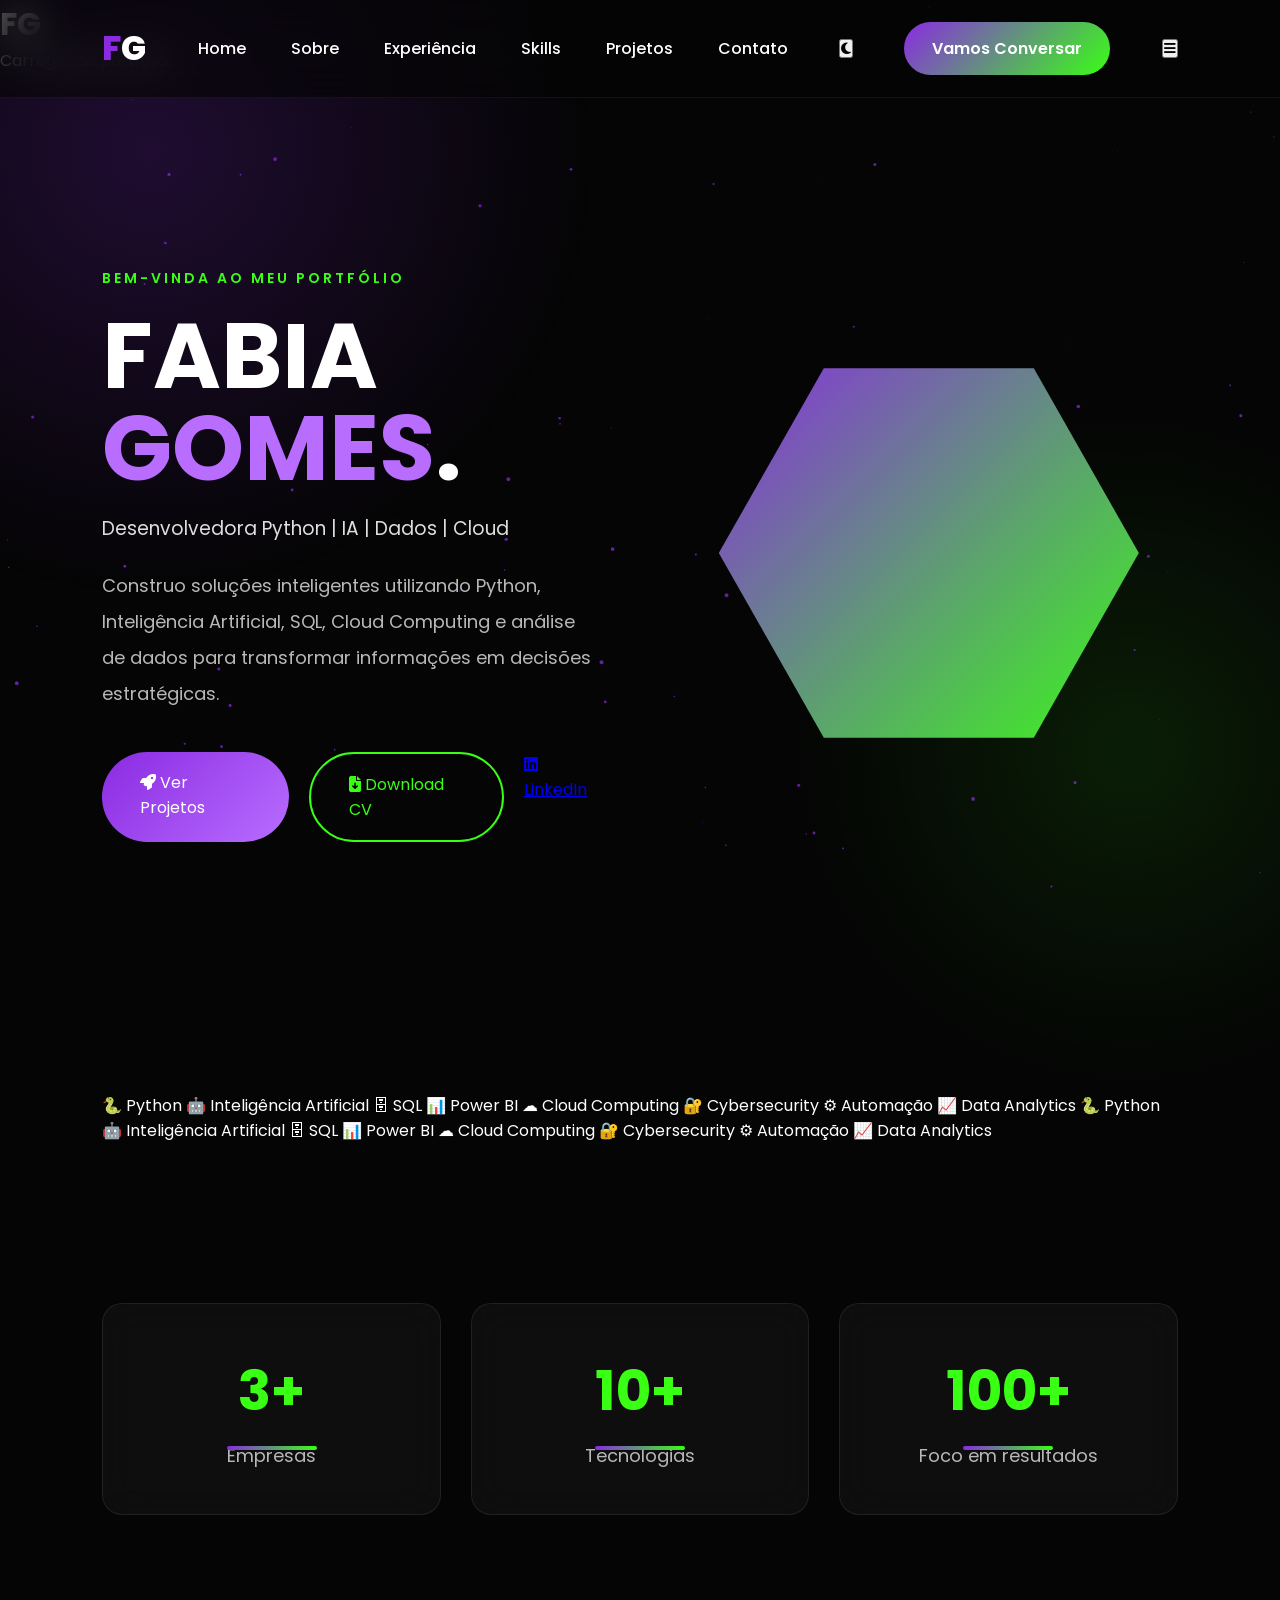
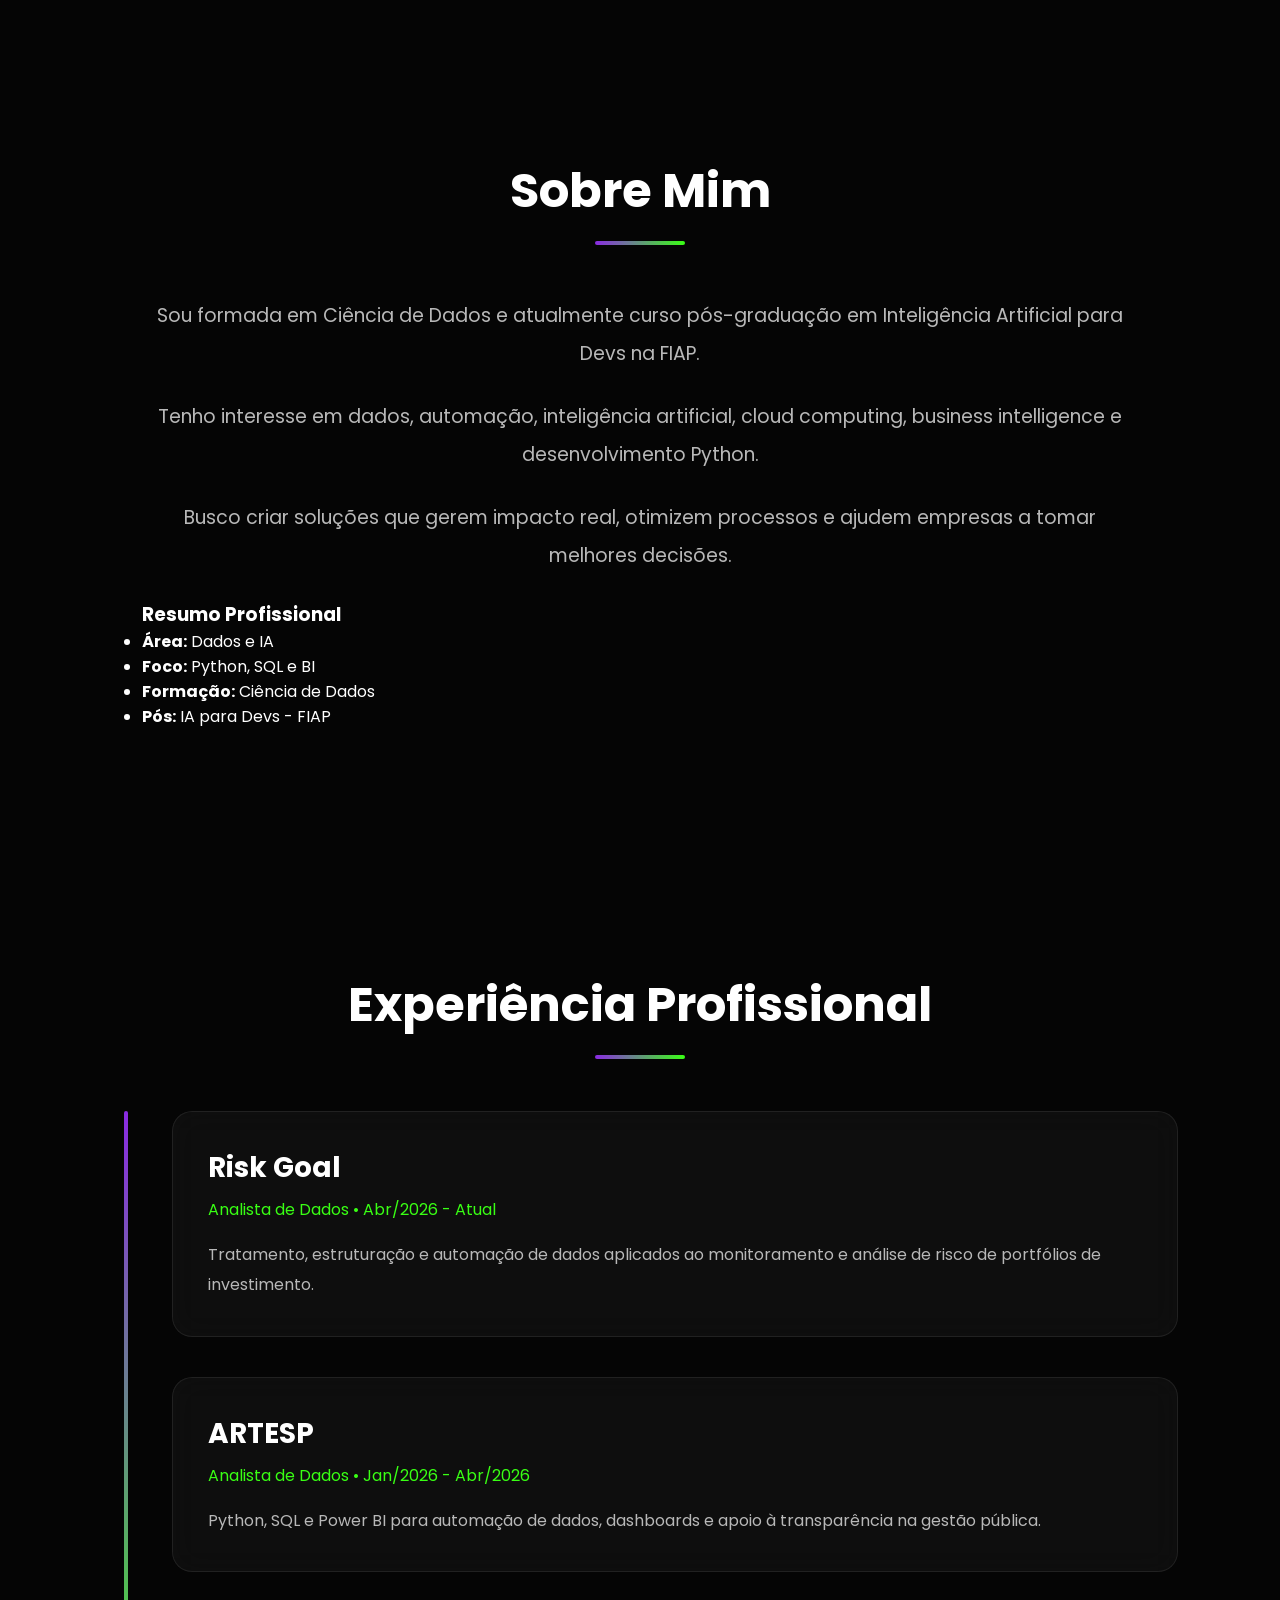
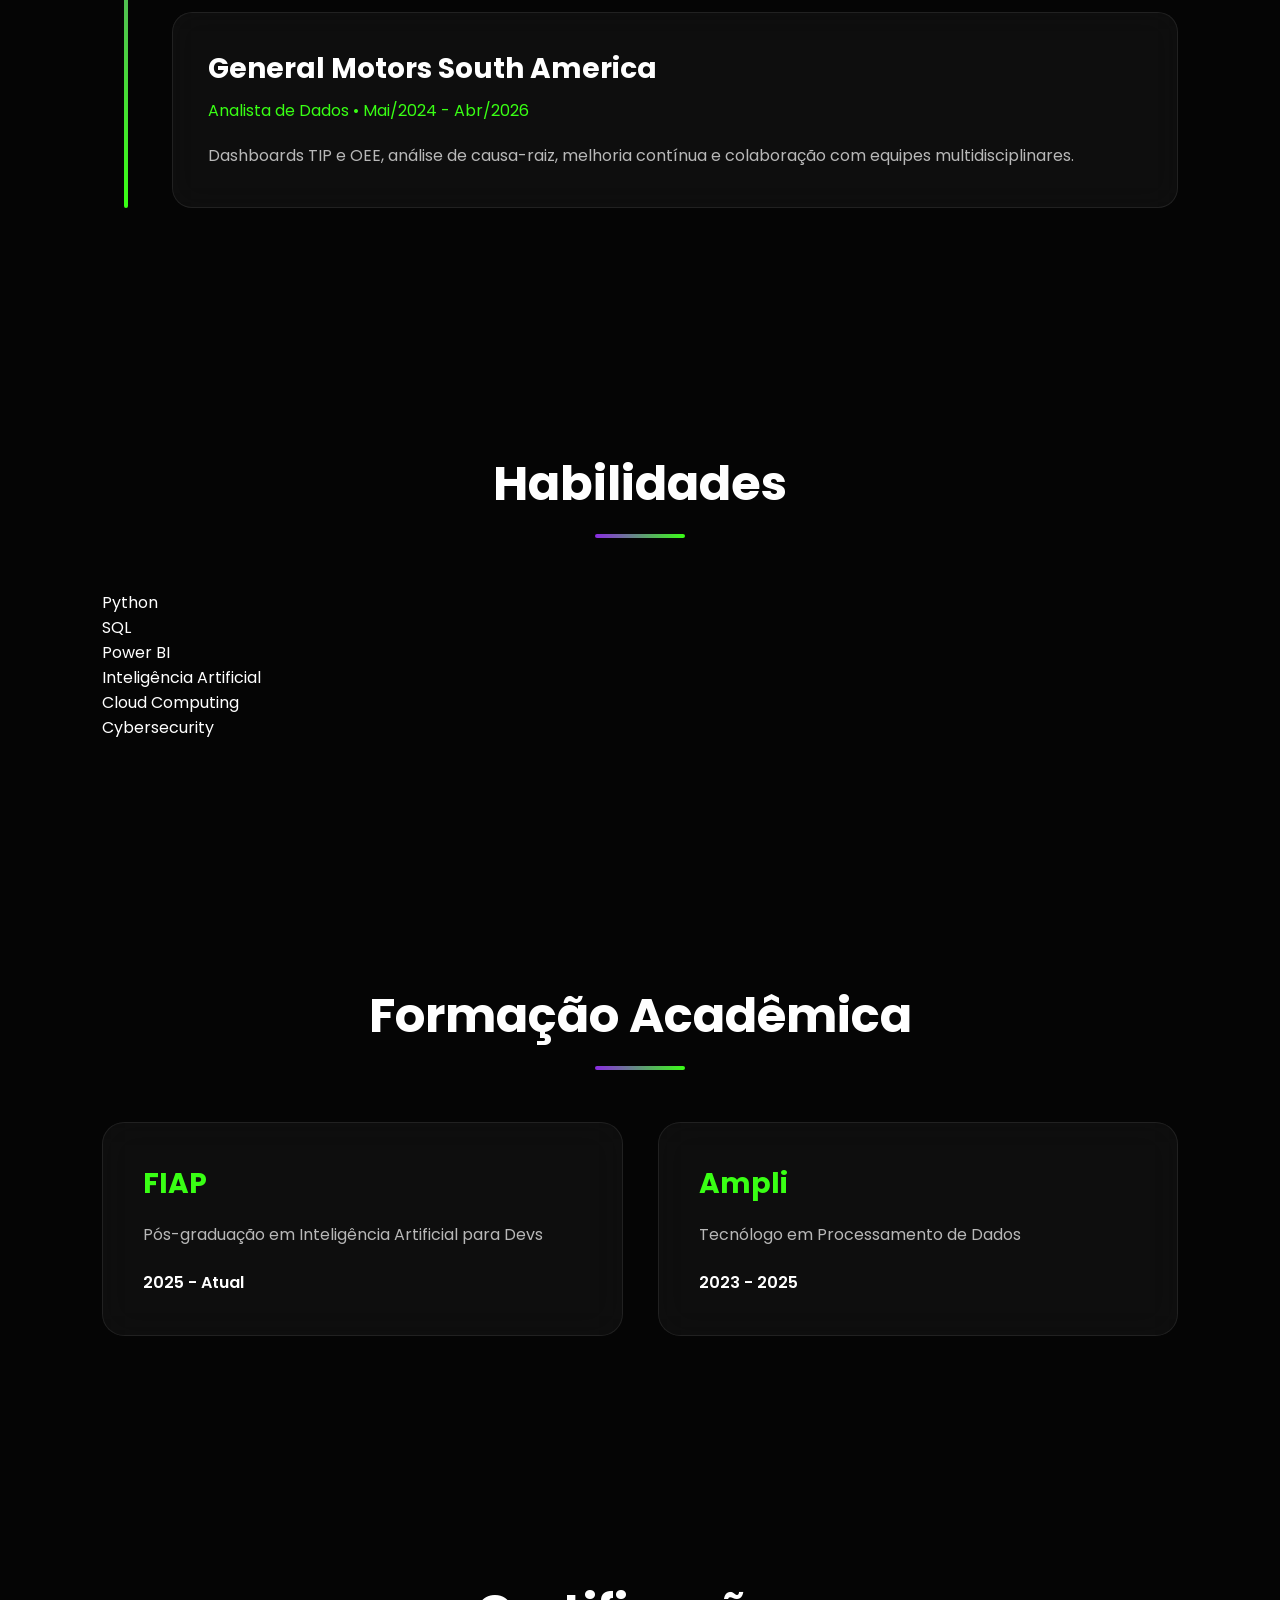
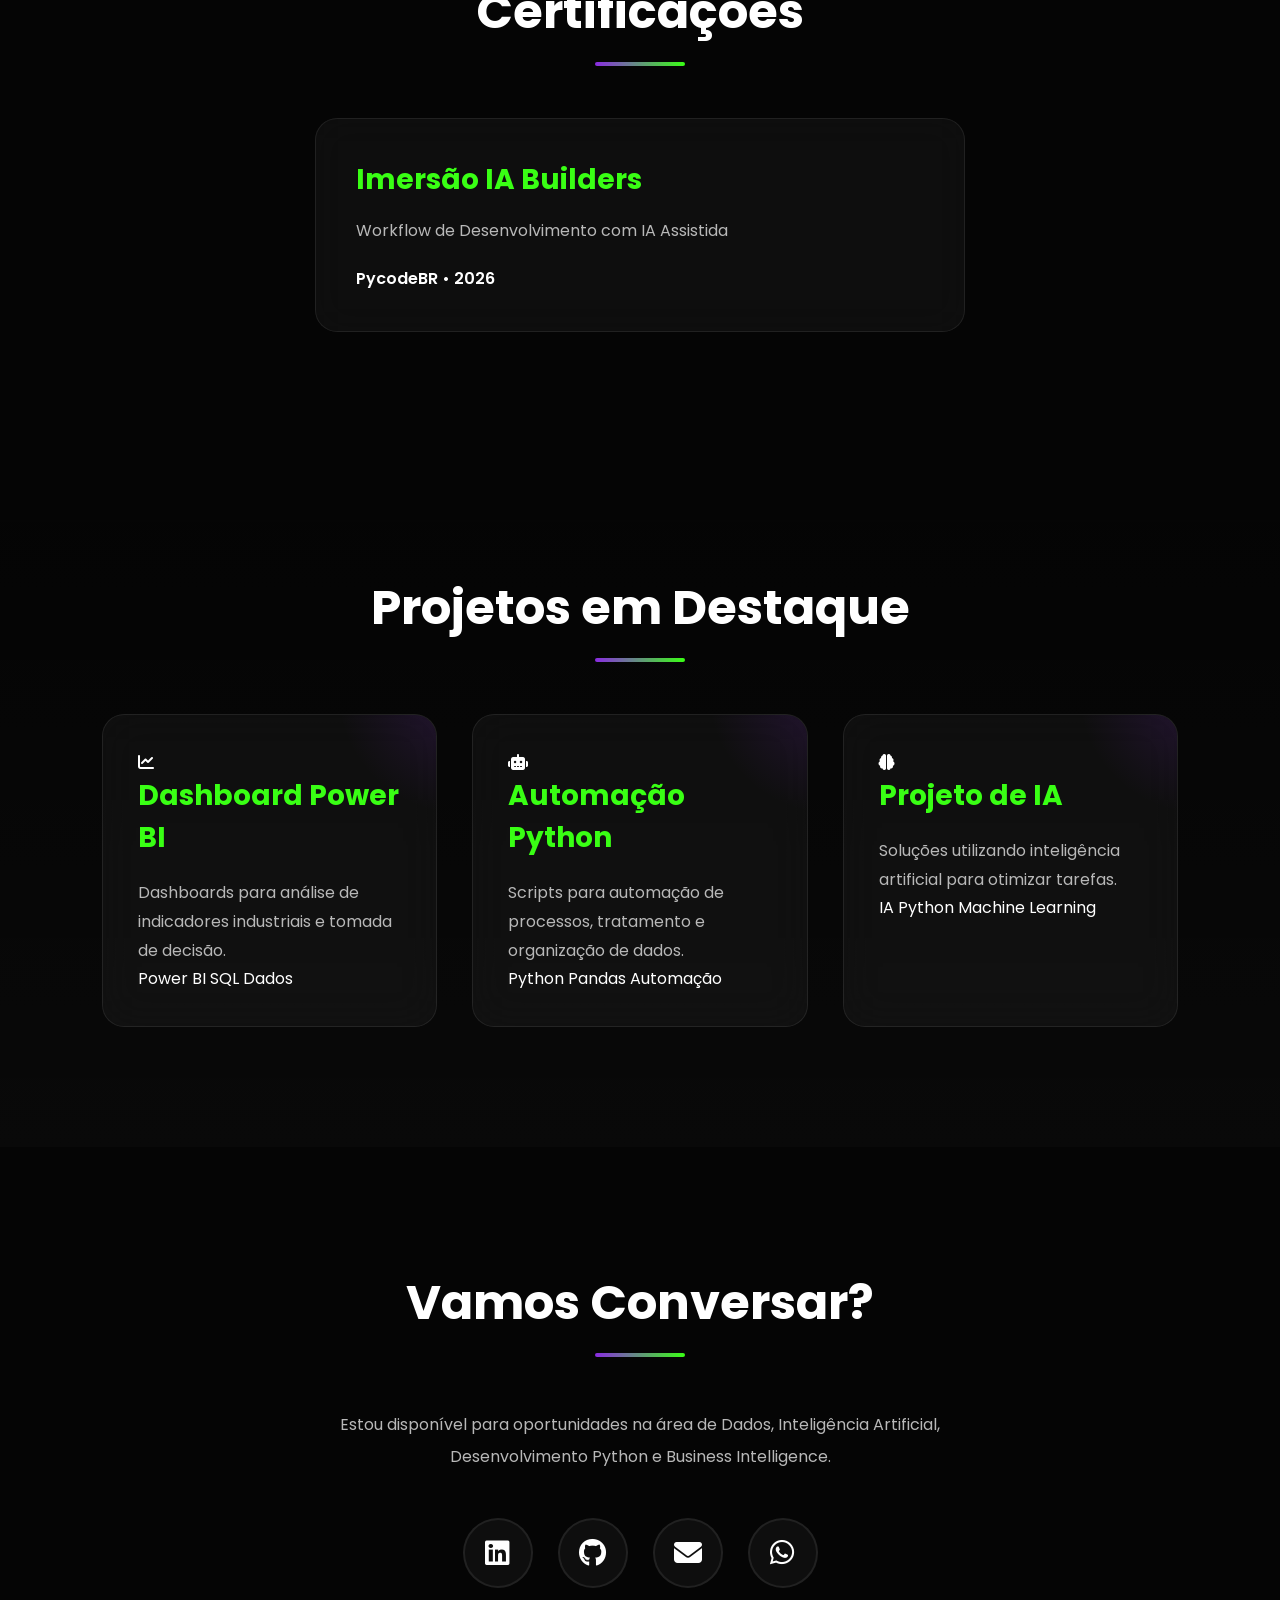
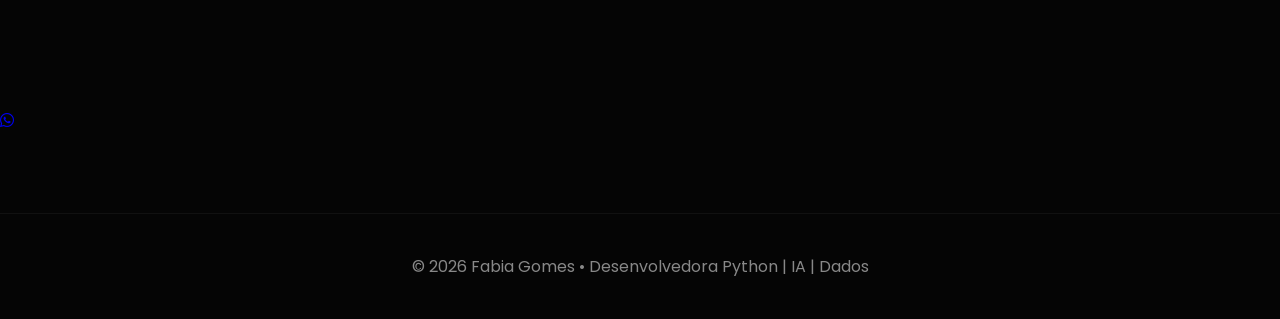
==== index2.html @ 25fa2d12 "Add files via upload" ====
<!DOCTYPE html>
<html lang="pt-BR">
<head>
  <meta charset="UTF-8" />
  <meta name="viewport" content="width=device-width, initial-scale=1.0" />
  <title>Fabia Gomes | Desenvolvedora Python</title>

  <meta name="description" content="Portfólio profissional de Fabia Gomes - Python, IA, Dados, Cloud, SQL e Power BI.">

  <link rel="preconnect" href="https://fonts.googleapis.com">
  <link rel="preconnect" href="https://fonts.gstatic.com" crossorigin>
  <link href="https://fonts.googleapis.com/css2?family=Poppins:wght@300;400;500;600;700;800&display=swap" rel="stylesheet">

  <link rel="stylesheet" href="https://cdnjs.cloudflare.com/ajax/libs/font-awesome/6.5.2/css/all.min.css">
  <link rel="stylesheet" href="style.css">
</head>

<body>

  <!-- LOADER -->
  <div class="loader">
    <h1>FG</h1>
    <p>Carregando portfólio...</p>
  </div>

  <!-- HEADER -->
  <header>
    <div class="logo">
      <span>F</span>G
    </div>

    <nav>
      <ul>
        <li><a href="#home">Home</a></li>
        <li><a href="#sobre">Sobre</a></li>
        <li><a href="#experiencia">Experiência</a></li>
        <li><a href="#habilidades">Skills</a></li>
        <li><a href="#portfolio">Projetos</a></li>
        <li><a href="#contato">Contato</a></li>
      </ul>
    </nav>

    <button class="theme-toggle" title="Alternar tema">
      <i class="fas fa-moon"></i>
    </button>

    <a 
      href="https://wa.me/5511915023716?text=Ol%C3%A1%20Fabia!%20Vi%20seu%20portf%C3%B3lio%20e%20gostaria%20de%20conversar%20sobre%20uma%20oportunidade."
      target="_blank"
      class="btn-menu">
      Vamos Conversar
    </a>

    <button class="menu-mobile">
      <i class="fas fa-bars"></i>
    </button>
  </header>

  <!-- HOME -->
  <section class="hero" id="home">
    <div class="hero-text">
      <span class="subtitle">BEM-VINDA AO MEU PORTFÓLIO</span>

      <h1>
        FABIA <br>
        <span>GOMES</span><b class="dot">.</b>
      </h1>

      <h3 class="typing-text">
        Desenvolvedora Python | IA | Dados | Cloud
      </h3>

      <p>
        Construo soluções inteligentes utilizando Python, Inteligência Artificial,
        SQL, Cloud Computing e análise de dados para transformar informações em
        decisões estratégicas.
      </p>

      <div class="hero-buttons">
        <a href="#portfolio" class="btn-primary">
          <i class="fas fa-rocket"></i> Ver Projetos
        </a>

        <a href="assets/cv/curriculo-fabia.pdf" class="btn-secondary" download>
          <i class="fas fa-file-download"></i> Download CV
        </a>

        <a href="https://linkedin.com/in/fabhiagomes" target="_blank" class="btn-linkedin">
          <i class="fab fa-linkedin"></i> LinkedIn
        </a>
      </div>
    </div>

    <div class="hero-image">
      <div class="hexagon">
        <img src="assets/img/perfil.jpeg" alt="Fabia Gomes">
      </div>
    </div>
  </section>

  <!-- TECNOLOGIAS -->
  <section class="tech-marquee">
    <div class="marquee-track">
      <span>🐍 Python</span>
      <span>🤖 Inteligência Artificial</span>
      <span>🗄 SQL</span>
      <span>📊 Power BI</span>
      <span>☁ Cloud Computing</span>
      <span>🔐 Cybersecurity</span>
      <span>⚙ Automação</span>
      <span>📈 Data Analytics</span>

      <span>🐍 Python</span>
      <span>🤖 Inteligência Artificial</span>
      <span>🗄 SQL</span>
      <span>📊 Power BI</span>
      <span>☁ Cloud Computing</span>
      <span>🔐 Cybersecurity</span>
      <span>⚙ Automação</span>
      <span>📈 Data Analytics</span>
    </div>
  </section>

  <!-- NÚMEROS -->
  <section class="numbers">
    <div class="number-card">
      <h2>3+</h2>
      <p>Empresas</p>
    </div>

    <div class="number-card">
      <h2>10+</h2>
      <p>Tecnologias</p>
    </div>

    <div class="number-card">
      <h2>100%</h2>
      <p>Foco em resultados</p>
    </div>
  </section>

  <!-- SOBRE -->
  <section class="sobre" id="sobre">
    <h2>Sobre Mim</h2>

    <div class="sobre-container">
      <div class="sobre-text">
        <p>
          Sou formada em Ciência de Dados e atualmente curso pós-graduação em
          Inteligência Artificial para Devs na FIAP.
        </p>

        <p>
          Tenho interesse em dados, automação, inteligência artificial,
          cloud computing, business intelligence e desenvolvimento Python.
        </p>

        <p>
          Busco criar soluções que gerem impacto real, otimizem processos
          e ajudem empresas a tomar melhores decisões.
        </p>
      </div>

      <div class="sobre-card">
        <h3>Resumo Profissional</h3>
        <ul>
          <li><strong>Área:</strong> Dados e IA</li>
          <li><strong>Foco:</strong> Python, SQL e BI</li>
          <li><strong>Formação:</strong> Ciência de Dados</li>
          <li><strong>Pós:</strong> IA para Devs - FIAP</li>
        </ul>
      </div>
    </div>
  </section>

  <!-- EXPERIÊNCIA -->
  <section class="experiencia" id="experiencia">
    <h2>Experiência Profissional</h2>

    <div class="timeline">
      <div class="empresa">
        <h3>Risk Goal</h3>
        <span>Analista de Dados • Abr/2026 - Atual</span>
        <p>
          Tratamento, estruturação e automação de dados aplicados ao monitoramento
          e análise de risco de portfólios de investimento.
        </p>
      </div>

      <div class="empresa">
        <h3>ARTESP</h3>
        <span>Analista de Dados • Jan/2026 - Abr/2026</span>
        <p>
          Python, SQL e Power BI para automação de dados, dashboards e apoio à
          transparência na gestão pública.
        </p>
      </div>

      <div class="empresa">
        <h3>General Motors South America</h3>
        <span>Analista de Dados • Mai/2024 - Abr/2026</span>
        <p>
          Dashboards TIP e OEE, análise de causa-raiz, melhoria contínua e
          colaboração com equipes multidisciplinares.
        </p>
      </div>
    </div>
  </section>

  <!-- HABILIDADES -->
  <section class="habilidades" id="habilidades">
    <h2>Habilidades</h2>

    <div class="skill-bars">
      <div class="skill">
        <span>Python</span>
        <div class="bar"><div style="width:95%"></div></div>
      </div>

      <div class="skill">
        <span>SQL</span>
        <div class="bar"><div style="width:90%"></div></div>
      </div>

      <div class="skill">
        <span>Power BI</span>
        <div class="bar"><div style="width:88%"></div></div>
      </div>

      <div class="skill">
        <span>Inteligência Artificial</span>
        <div class="bar"><div style="width:85%"></div></div>
      </div>

      <div class="skill">
        <span>Cloud Computing</span>
        <div class="bar"><div style="width:80%"></div></div>
      </div>

      <div class="skill">
        <span>Cybersecurity</span>
        <div class="bar"><div style="width:75%"></div></div>
      </div>
    </div>
  </section>

  <!-- FORMAÇÃO -->
  <section class="formacao">
    <h2>Formação Acadêmica</h2>

    <div class="cards">
      <div class="card">
        <h3>FIAP</h3>
        <p>Pós-graduação em Inteligência Artificial para Devs</p>
        <span>2025 - Atual</span>
      </div>

      <div class="card">
        <h3>Ampli</h3>
        <p>Tecnólogo em Processamento de Dados</p>
        <span>2023 - 2025</span>
      </div>
    </div>
  </section>

  <!-- CERTIFICADOS -->
  <section class="certificados">
    <h2>Certificações</h2>

    <div class="card">
      <h3>Imersão IA Builders</h3>
      <p>Workflow de Desenvolvimento com IA Assistida</p>
      <span>PycodeBR • 2026</span>
    </div>
  </section>

  <!-- PORTFÓLIO -->
  <section class="portfolio" id="portfolio">
    <h2>Projetos em Destaque</h2>

    <div class="portfolio-grid">
      <div class="projeto">
        <span class="project-icon"><i class="fas fa-chart-line"></i></span>
        <h3>Dashboard Power BI</h3>
        <p>Dashboards para análise de indicadores industriais e tomada de decisão.</p>
        <div class="tags">
          <span>Power BI</span>
          <span>SQL</span>
          <span>Dados</span>
        </div>
      </div>

      <div class="projeto">
        <span class="project-icon"><i class="fas fa-robot"></i></span>
        <h3>Automação Python</h3>
        <p>Scripts para automação de processos, tratamento e organização de dados.</p>
        <div class="tags">
          <span>Python</span>
          <span>Pandas</span>
          <span>Automação</span>
        </div>
      </div>

      <div class="projeto">
        <span class="project-icon"><i class="fas fa-brain"></i></span>
        <h3>Projeto de IA</h3>
        <p>Soluções utilizando inteligência artificial para otimizar tarefas.</p>
        <div class="tags">
          <span>IA</span>
          <span>Python</span>
          <span>Machine Learning</span>
        </div>
      </div>
    </div>
  </section>

  <!-- CONTATO -->
  <section class="contato" id="contato">
    <h2>Vamos Conversar?</h2>

    <p>
      Estou disponível para oportunidades na área de Dados, Inteligência Artificial,
      Desenvolvimento Python e Business Intelligence.
    </p>

    <div class="social">
      <a href="https://linkedin.com/in/fabhiagomes" target="_blank" title="LinkedIn">
        <i class="fab fa-linkedin"></i>
      </a>

      <a href="https://github.com/fabiajesus2025-source" target="_blank" title="GitHub">
        <i class="fab fa-github"></i>
      </a>

      <a href="mailto:fabiajesus2025@gmail.com" title="E-mail">
        <i class="fas fa-envelope"></i>
      </a>

      <a 
        href="https://wa.me/5511915023716?text=Ol%C3%A1%20Fabia!%20Vi%20seu%20portf%C3%B3lio%20e%20gostaria%20de%20conversar%20sobre%20uma%20oportunidade."
        target="_blank"
        title="WhatsApp">
        <i class="fab fa-whatsapp"></i>
      </a>
    </div>
  </section>

  <!-- BOTÃO WHATSAPP FIXO -->
  <a 
    href="https://wa.me/5511915023716?text=Ol%C3%A1%20Fabia!%20Vi%20seu%20portf%C3%B3lio%20e%20gostaria%20de%20conversar%20sobre%20uma%20oportunidade."
    target="_blank"
    class="whatsapp-float">
    <i class="fab fa-whatsapp"></i>
  </a>

  <!-- FOOTER -->
  <footer>
    <p>© 2026 Fabia Gomes • Desenvolvedora Python | IA | Dados</p>
  </footer>

  <script src="script.js"></script>
</body>
</html>
---- style.css ----
/*=====================================================
            PORTFÓLIO FABIA GOMES
      Desenvolvedora Python | IA | Dados
======================================================*/

/*=========================
        GOOGLE FONT
=========================*/

@import url('https://fonts.googleapis.com/css2?family=Poppins:wght@200;300;400;500;600;700;800&display=swap');

/*=========================
        VARIÁVEIS
=========================*/

:root{

    --bg:#050505;
    --bg2:#0b0b0b;
    --card:rgba(255,255,255,.04);

    --purple:#8A2BE2;
    --purple-light:#b86dff;

    --green:#39FF14;

    --white:#ffffff;
    --gray:#b8b8b8;

    --transition:.35s ease;

    --shadow-purple:
    0 0 15px rgba(138,43,226,.35),
    0 0 40px rgba(138,43,226,.20);

    --shadow-green:
    0 0 15px rgba(57,255,20,.35),
    0 0 40px rgba(57,255,20,.20);

}

/*=========================
        RESET
=========================*/

*{

    margin:0;
    padding:0;
    box-sizing:border-box;

}

html{

    scroll-behavior:smooth;

}

body{

    font-family:'Poppins',sans-serif;

    background:var(--bg);

    color:white;

    overflow-x:hidden;

}

/*=========================
    FUNDO ANIMADO
=========================*/

body::before{

    content:"";

    position:fixed;

    width:900px;
    height:900px;

    background:

    radial-gradient(circle,
    rgba(138,43,226,.20),
    transparent 70%);

    left:-300px;
    top:-300px;

    z-index:-5;

    animation:movePurple 10s infinite alternate;

}

body::after{

    content:"";

    position:fixed;

    width:700px;
    height:700px;

    background:

    radial-gradient(circle,
    rgba(57,255,20,.10),
    transparent 70%);

    right:-200px;
    bottom:-200px;

    z-index:-5;

    animation:moveGreen 12s infinite alternate;

}

@keyframes movePurple{

    from{

        transform:translateY(0);

    }

    to{

        transform:translateY(100px);

    }

}

@keyframes moveGreen{

    from{

        transform:translateX(0);

    }

    to{

        transform:translateX(-120px);

    }

}

/*=========================
        HEADER
=========================*/

header{

    position:fixed;

    top:0;

    width:100%;

    padding:22px 8%;

    display:flex;

    justify-content:space-between;

    align-items:center;

    backdrop-filter:blur(20px);

    background:rgba(5,5,5,.65);

    border-bottom:1px solid rgba(255,255,255,.05);

    z-index:999;

}

/*=========================
        LOGO
=========================*/

.logo{

    font-size:34px;

    font-weight:800;

    color:white;

}

.logo span{

    color:var(--green);

}

.logo span:first-child{

    color:var(--purple);

}

/*=========================
        MENU
=========================*/

nav ul{

    list-style:none;

    display:flex;

    gap:45px;

}

nav a{

    text-decoration:none;

    color:white;

    font-weight:500;

    transition:var(--transition);

    position:relative;

}

nav a:hover{

    color:var(--green);

}

nav a::after{

    content:"";

    position:absolute;

    left:0;
    bottom:-6px;

    width:0;

    height:2px;

    background:var(--green);

    transition:.4s;

}

nav a:hover::after{

    width:100%;

}

/*=========================
        BOTÃO MENU
=========================*/

.btn-menu{

    text-decoration:none;

    color:white;

    background:linear-gradient(

    135deg,

    var(--purple),

    var(--green)

    );

    padding:14px 28px;

    border-radius:40px;

    transition:var(--transition);

    font-weight:600;

}

.btn-menu:hover{

    transform:translateY(-4px);

    box-shadow:

    0 0 30px var(--purple);

}

/*=========================
            HERO
=========================*/

.hero{

    min-height:100vh;

    display:flex;

    justify-content:space-between;

    align-items:center;

    padding:140px 8% 80px;

    gap:80px;

}

/*=========================
        TEXTO
=========================*/

.hero-text{

    flex:1;

}

.subtitle{

    color:var(--green);

    font-size:14px;

    letter-spacing:3px;

    font-weight:600;

}

.hero h1{

    font-size:92px;

    line-height:1;

    margin:20px 0;

}

.hero h1 span{

    color:var(--purple-light);

}

.hero h3{

    color:#dedede;

    font-weight:400;

    margin-bottom:25px;

}

.hero p{

    color:var(--gray);

    line-height:2;

    max-width:620px;

    font-size:18px;

}

/*=========================
        BOTÕES
=========================*/

.hero-buttons{

    display:flex;

    gap:20px;

    margin-top:40px;

}

.btn-primary{

    text-decoration:none;

    padding:18px 38px;

    border-radius:50px;

    color:white;

    background:linear-gradient(

    135deg,

    var(--purple),

    var(--purple-light)

    );

    transition:.4s;

}

.btn-primary:hover{

    transform:translateY(-6px);

    box-shadow:var(--shadow-purple);

}

.btn-secondary{

    text-decoration:none;

    color:var(--green);

    border:2px solid var(--green);

    padding:18px 38px;

    border-radius:50px;

    transition:.4s;

}

.btn-secondary:hover{

    background:var(--green);

    color:black;

    box-shadow:var(--shadow-green);

}

/*=========================
        FOTO
=========================*/

.hero-image{

    flex:1;

    display:flex;

    justify-content:center;

}

.hexagon{

    width:420px;

    height:420px;

    padding:6px;

    background:linear-gradient(

    135deg,

    var(--purple),

    var(--green)

    );

    clip-path:polygon(
        25% 6%,
        75% 6%,
        100% 50%,
        75% 94%,
        25% 94%,
        0 50%
    );

    box-shadow:

    0 0 30px rgba(138,43,226,.50),

    0 0 80px rgba(57,255,20,.20);

    animation:floatPhoto 4s ease-in-out infinite;

}

.hexagon img{

    width:100%;

    height:100%;

    object-fit:cover;

    clip-path:inherit;

}

@keyframes floatPhoto{

    0%{

        transform:translateY(0);

    }

    50%{

        transform:translateY(-18px);

    }

    100%{

        transform:translateY(0);

    }

}

/*=========================
    SCROLLBAR
=========================*/

::-webkit-scrollbar{

    width:10px;

}

::-webkit-scrollbar-track{

    background:#111;

}

::-webkit-scrollbar-thumb{

    background:linear-gradient(

    var(--purple),

    var(--green)

    );

    border-radius:20px;

}
/*=====================================================
                SEÇÕES GERAIS
======================================================*/

section{

    padding:120px 8%;

}

section h2{

    text-align:center;

    font-size:48px;

    margin-bottom:70px;

    position:relative;

}

section h2::after{

    content:"";

    position:absolute;

    width:90px;

    height:4px;

    background:linear-gradient(
        to right,
        var(--purple),
        var(--green)
    );

    bottom:-18px;

    left:50%;

    transform:translateX(-50%);

    border-radius:30px;

}

/*=====================================================
                NÚMEROS
======================================================*/

.numbers{

    display:grid;

    grid-template-columns:repeat(3,1fr);

    gap:30px;

    padding:40px 8% 120px;

}

.number-card{

    background:rgba(255,255,255,.04);

    backdrop-filter:blur(20px);

    border:1px solid rgba(255,255,255,.08);

    border-radius:20px;

    padding:45px;

    text-align:center;

    transition:.4s;

}

.number-card:hover{

    transform:translateY(-12px);

    border-color:var(--purple);

    box-shadow:

        0 0 30px rgba(138,43,226,.30);

}

.number-card h2{

    font-size:55px;

    color:var(--green);

    margin-bottom:10px;

}

.number-card p{

    color:var(--gray);

    font-size:18px;

}

/*=====================================================
                SOBRE
======================================================*/

.sobre{

    max-width:1200px;

    margin:auto;

}

.sobre p{

    color:var(--gray);

    font-size:19px;

    line-height:2;

    margin-bottom:25px;

    text-align:center;

}

/*=====================================================
                EXPERIÊNCIA
======================================================*/

.timeline{

    position:relative;

    max-width:1100px;

    margin:auto;

    display:flex;

    flex-direction:column;

    gap:40px;

}

.timeline::before{

    content:"";

    position:absolute;

    left:22px;

    top:0;

    width:4px;

    height:100%;

    background:linear-gradient(

        var(--purple),

        var(--green)

    );

    border-radius:50px;

}

.empresa{

    position:relative;

    margin-left:70px;

    background:rgba(255,255,255,.04);

    backdrop-filter:blur(15px);

    border:1px solid rgba(255,255,255,.08);

    border-radius:20px;

    padding:35px;

    transition:.4s;

}

.empresa::before{

    content:"";

    position:absolute;

    left:-58px;

    top:35px;

    width:22px;

    height:22px;

    background:var(--green);

    border-radius:50%;

    box-shadow:

        0 0 15px var(--green);

}

.empresa:hover{

    transform:translateX(12px);

    border-color:var(--green);

    box-shadow:

        0 0 35px rgba(57,255,20,.18);

}

.empresa h3{

    font-size:28px;

    margin-bottom:8px;

}

.empresa span{

    display:block;

    color:var(--green);

    margin-bottom:18px;

}

.empresa p{

    color:var(--gray);

    line-height:1.9;

}

/*=====================================================
                HABILIDADES
======================================================*/

.skills{

    display:grid;

    grid-template-columns:repeat(auto-fit,minmax(250px,1fr));

    gap:25px;

}

.skills div{

    background:rgba(255,255,255,.04);

    backdrop-filter:blur(20px);

    border-radius:18px;

    border:1px solid rgba(255,255,255,.08);

    padding:30px;

    text-align:center;

    font-size:20px;

    font-weight:600;

    transition:.35s;

}

.skills div:hover{

    transform:translateY(-10px);

    background:linear-gradient(

        135deg,

        rgba(138,43,226,.30),

        rgba(57,255,20,.12)

    );

    box-shadow:

        0 0 25px rgba(138,43,226,.35);

}

/*=====================================================
                FORMAÇÃO
======================================================*/

.cards{

    display:grid;

    grid-template-columns:repeat(auto-fit,minmax(320px,1fr));

    gap:35px;

}

.card{

    background:rgba(255,255,255,.04);

    backdrop-filter:blur(18px);

    border:1px solid rgba(255,255,255,.08);

    border-radius:22px;

    padding:40px;

    transition:.35s;

}

.card:hover{

    transform:translateY(-10px);

    border-color:var(--green);

    box-shadow:

        0 0 30px rgba(57,255,20,.18);

}

.card h3{

    color:var(--green);

    margin-bottom:15px;

    font-size:28px;

}

.card p{

    color:var(--gray);

    line-height:1.9;

}

.card span{

    display:block;

    margin-top:20px;

    color:white;

    font-weight:600;

}

/*=====================================================
                CERTIFICADOS
======================================================*/

.certificados .card{

    max-width:650px;

    margin:auto;

}

/*=====================================================
                    PORTFÓLIO
======================================================*/

.portfolio{

    background:linear-gradient(
        to bottom,
        transparent,
        rgba(255,255,255,.02)
    );

}

.portfolio-grid{

    display:grid;

    grid-template-columns:repeat(auto-fit,minmax(320px,1fr));

    gap:35px;

}

.projeto{

    background:rgba(255,255,255,.04);

    border:1px solid rgba(255,255,255,.08);

    backdrop-filter:blur(20px);

    border-radius:22px;

    padding:35px;

    transition:.45s;

    cursor:pointer;

    overflow:hidden;

    position:relative;

}

.projeto::before{

    content:"";

    position:absolute;

    width:250px;

    height:250px;

    background:radial-gradient(circle,
    rgba(138,43,226,.18),
    transparent 70%);

    top:-150px;

    right:-150px;

    transition:.5s;

}

.projeto:hover{

    transform:translateY(-15px) scale(1.03);

    border-color:var(--purple);

    box-shadow:

        0 0 35px rgba(138,43,226,.35);

}

.projeto:hover::before{

    transform:scale(1.3);

}

.projeto h3{

    font-size:28px;

    margin-bottom:20px;

    color:var(--green);

}

.projeto p{

    color:var(--gray);

    line-height:1.8;

}

/*=====================================================
                    CONTATO
======================================================*/

.contato{

    text-align:center;

}

.contato p{

    max-width:700px;

    margin:auto;

    color:var(--gray);

    line-height:2;

    margin-bottom:45px;

}

.social{

    display:flex;

    justify-content:center;

    gap:25px;

}

.social a{

    width:70px;

    height:70px;

    border-radius:50%;

    display:flex;

    justify-content:center;

    align-items:center;

    text-decoration:none;

    color:white;

    font-size:28px;

    border:2px solid rgba(255,255,255,.08);

    background:rgba(255,255,255,.04);

    transition:.4s;

}

.social a:hover{

    background:linear-gradient(
        135deg,
        var(--purple),
        var(--green)
    );

    transform:translateY(-10px);

    box-shadow:

        0 0 30px rgba(138,43,226,.45);

}

/*=====================================================
                    FOOTER
======================================================*/

footer{

    padding:40px;

    text-align:center;

    color:#888;

    border-top:1px solid rgba(255,255,255,.05);

    margin-top:80px;

}

/*=====================================================
                ANIMAÇÕES
======================================================*/

.hero-text,
.hero-image,
.number-card,
.card,
.projeto,
.empresa{

    animation:fadeUp .8s ease both;

}

@keyframes fadeUp{

    from{

        opacity:0;

        transform:translateY(40px);

    }

    to{

        opacity:1;

        transform:translateY(0);

    }

}

/*=====================================================
                HOVER GERAL
======================================================*/

button,
a{

    transition:.35s;

}

/*=====================================================
                RESPONSIVO
======================================================*/

@media(max-width:1200px){

.hero{

    flex-direction:column-reverse;

    text-align:center;

}

.hero-text{

    width:100%;

}

.hero p{

    margin:auto;

}

.hero-buttons{

    justify-content:center;

}

.hero h1{

    font-size:70px;

}

}

@media(max-width:900px){

header{

    padding:20px;

}

nav{

    display:none;

}

.hero{

    padding-top:130px;

}

.hexagon{

    width:320px;

    height:320px;

}

.numbers{

    grid-template-columns:1fr;

}

.cards{

    grid-template-columns:1fr;

}

.portfolio-grid{

    grid-template-columns:1fr;

}

.skills{

    grid-template-columns:1fr;

}

}

@media(max-width:600px){

.hero h1{

    font-size:48px;

}

.hero h3{

    font-size:20px;

}

.hero-buttons{

    flex-direction:column;

}

.btn-primary,
.btn-secondary{

    width:100%;

    text-align:center;

}

.social{

    flex-wrap:wrap;

}

}

/*=====================================================
            EFEITO DE BRILHO NOS CARDS
======================================================*/

.card,
.projeto,
.number-card,
.empresa{

    position:relative;

    overflow:hidden;

}

.card::after,
.projeto::after,
.number-card::after,
.empresa::after{

    content:"";

    position:absolute;

    width:200px;

    height:400px;

    background:rgba(255,255,255,.08);

    transform:rotate(35deg);

    top:-450px;

    left:-200px;

    transition:1s;

}

.card:hover::after,
.projeto:hover::after,
.number-card:hover::after,
.empresa:hover::after{

    top:200px;

    left:500px;

}
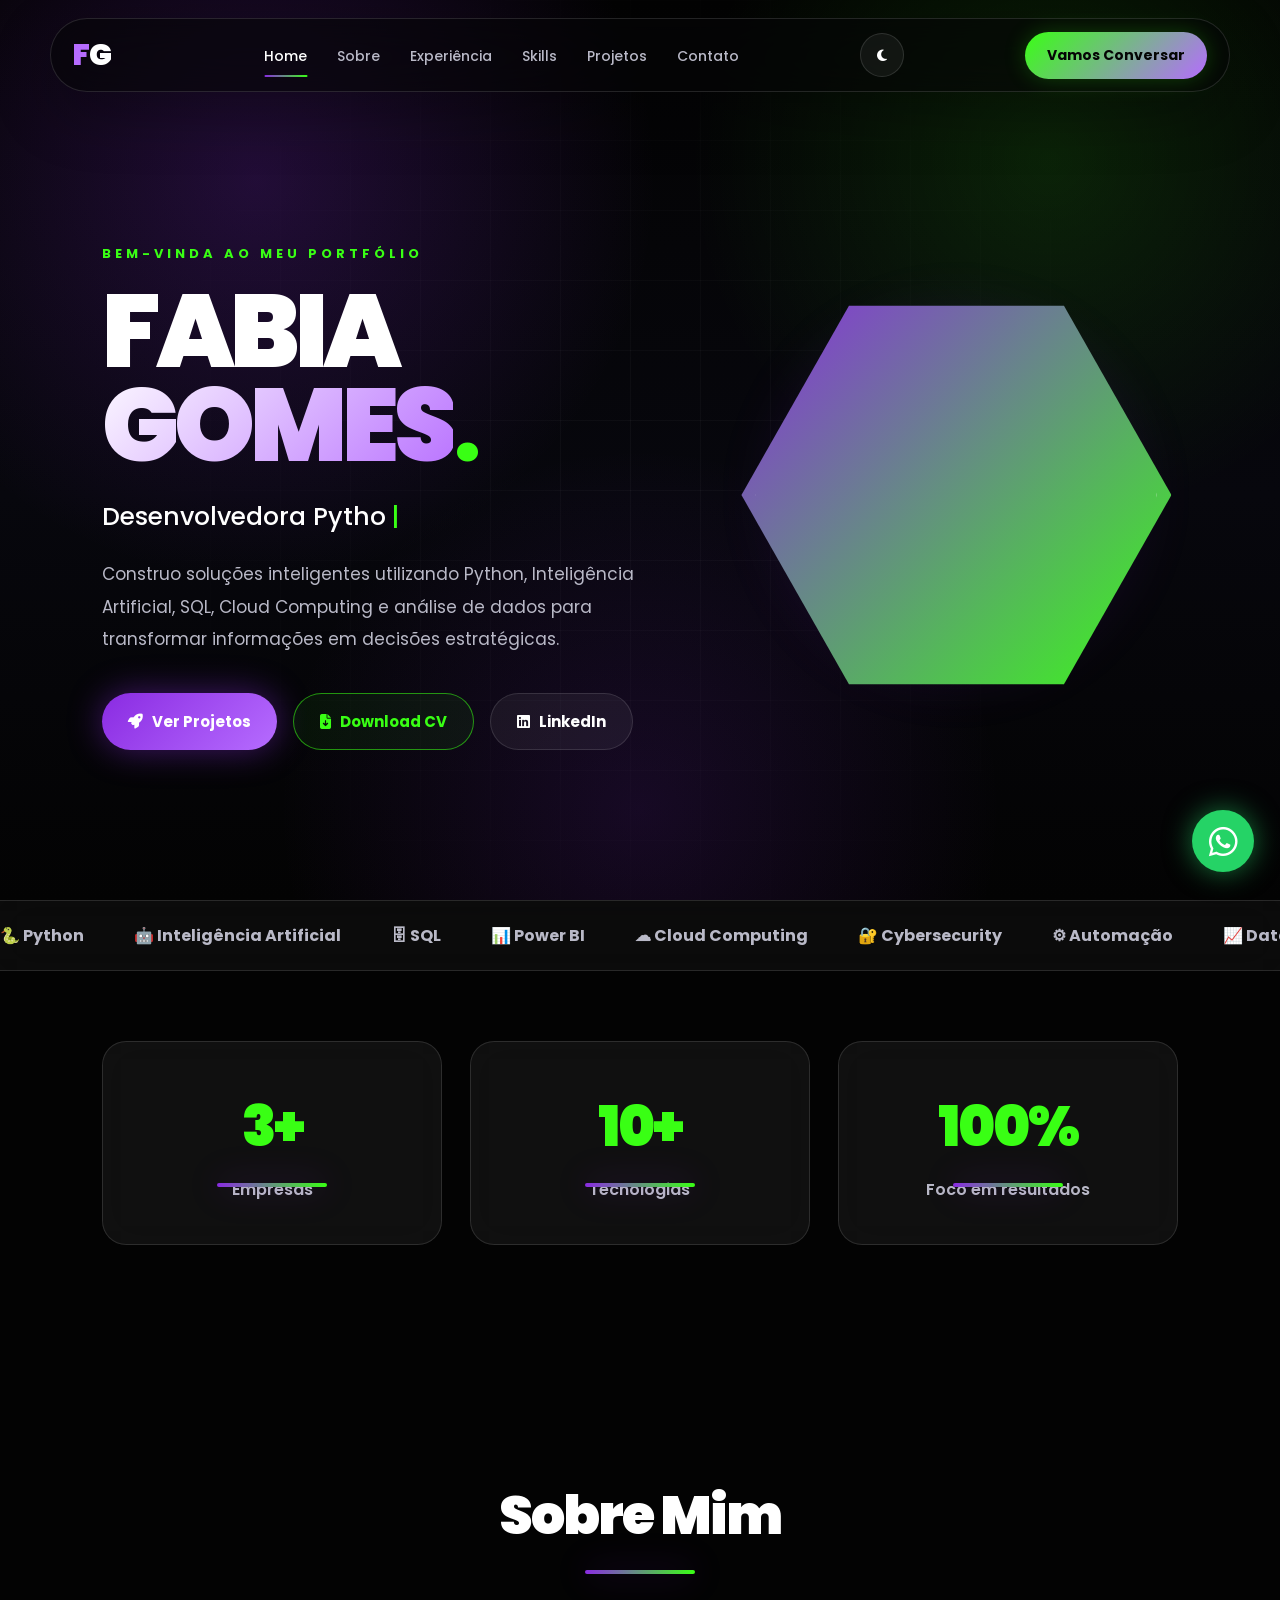
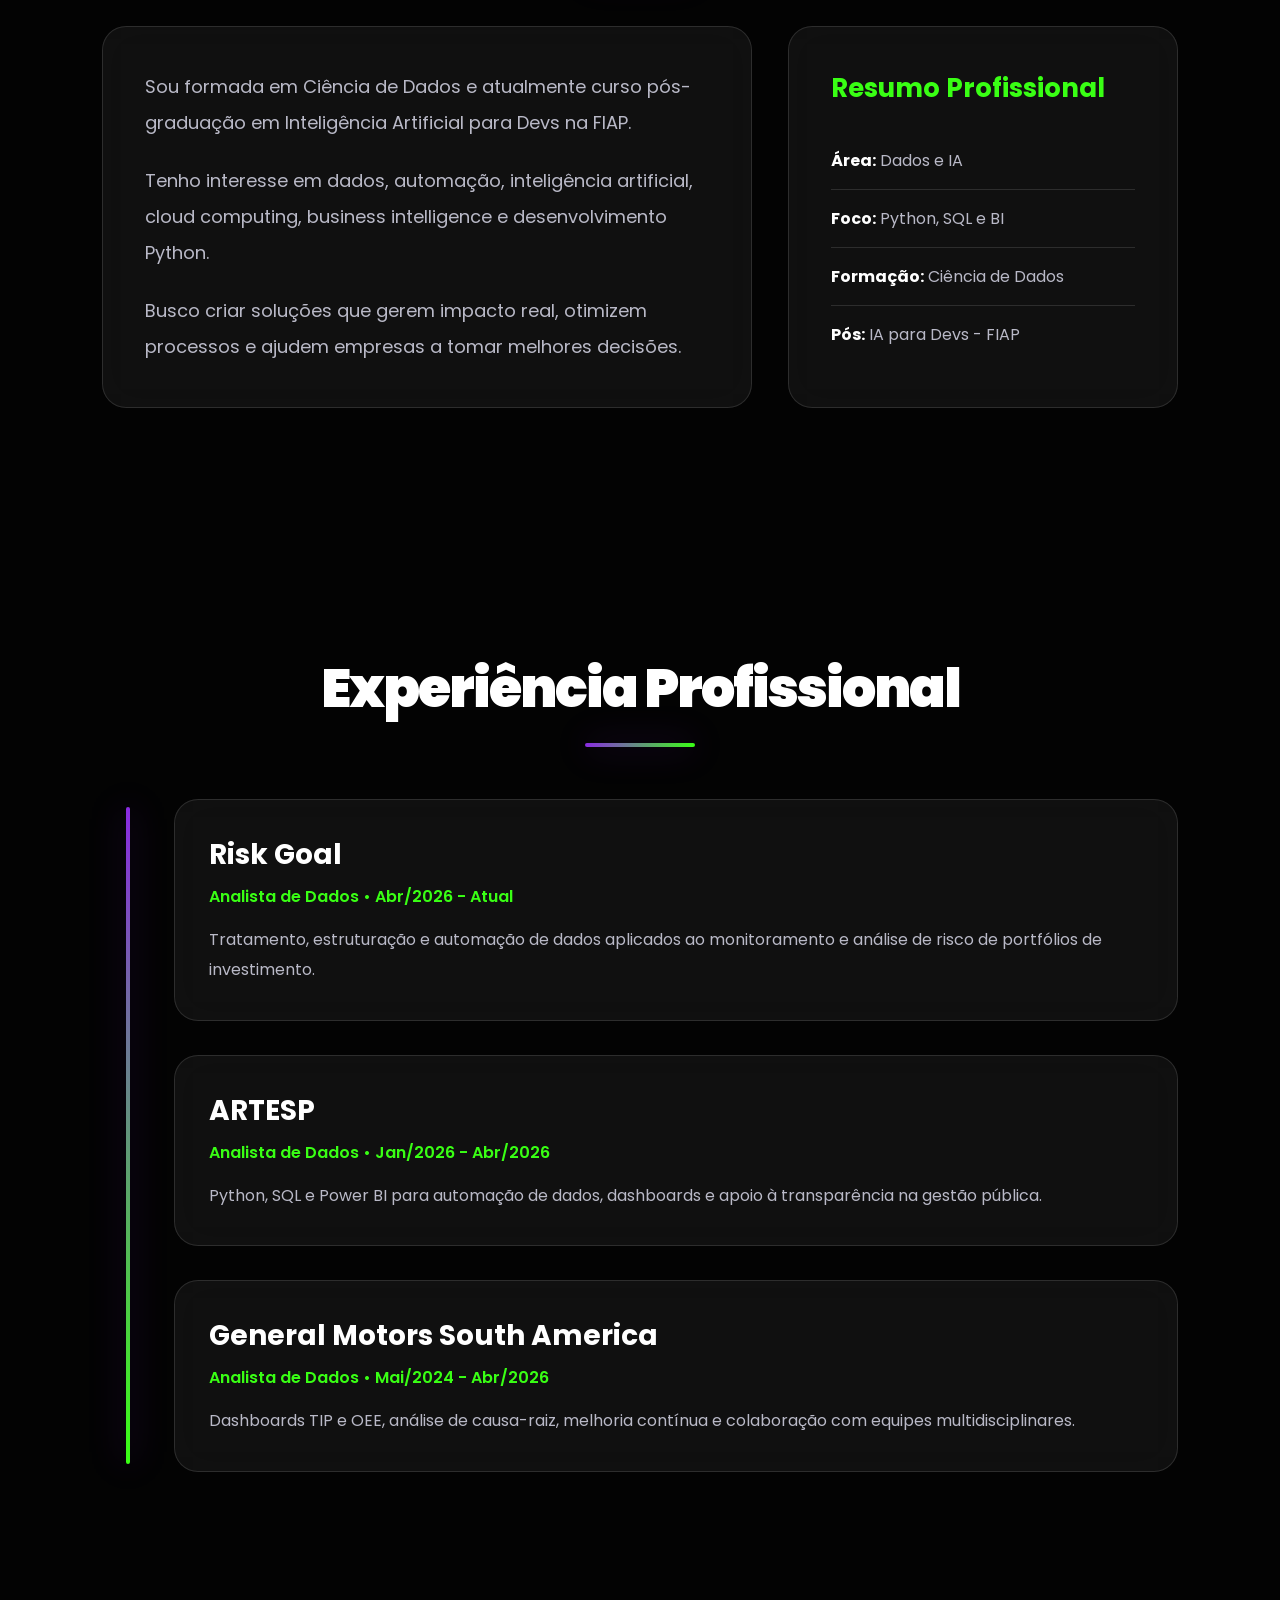
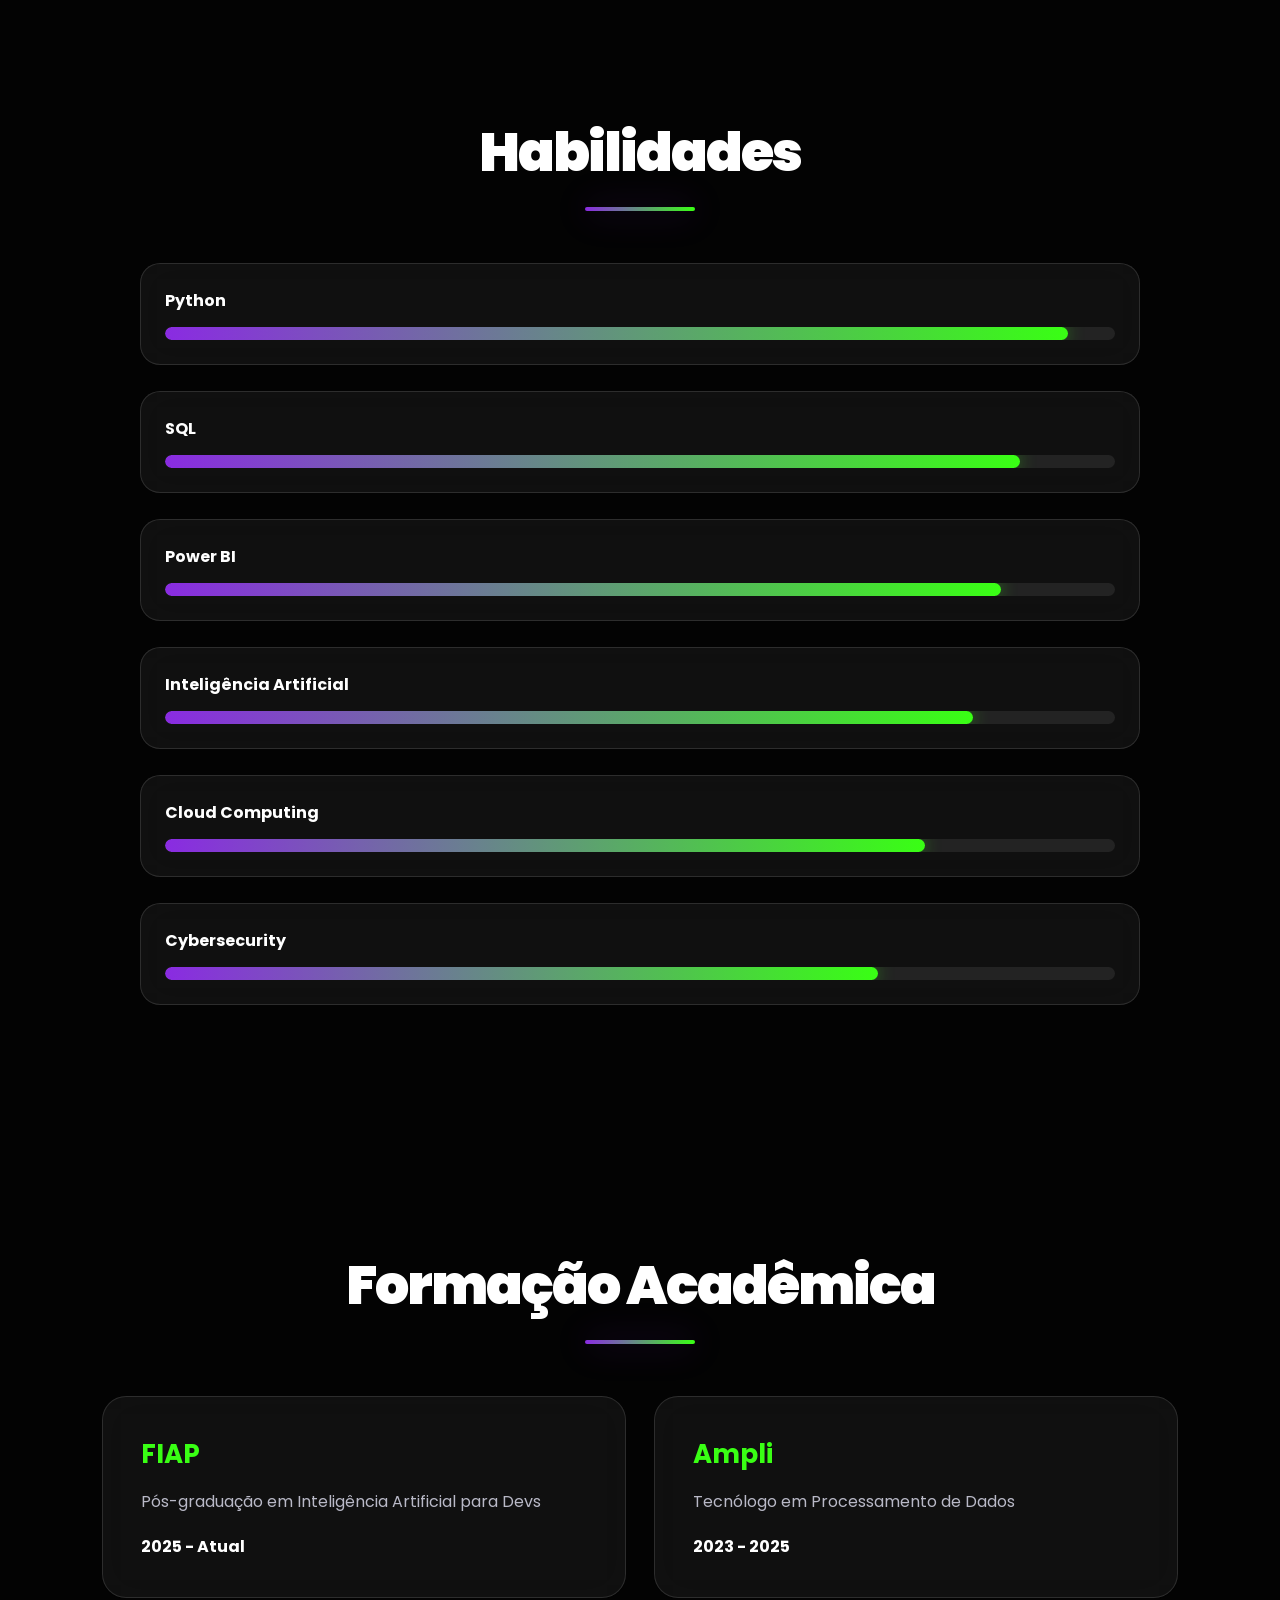
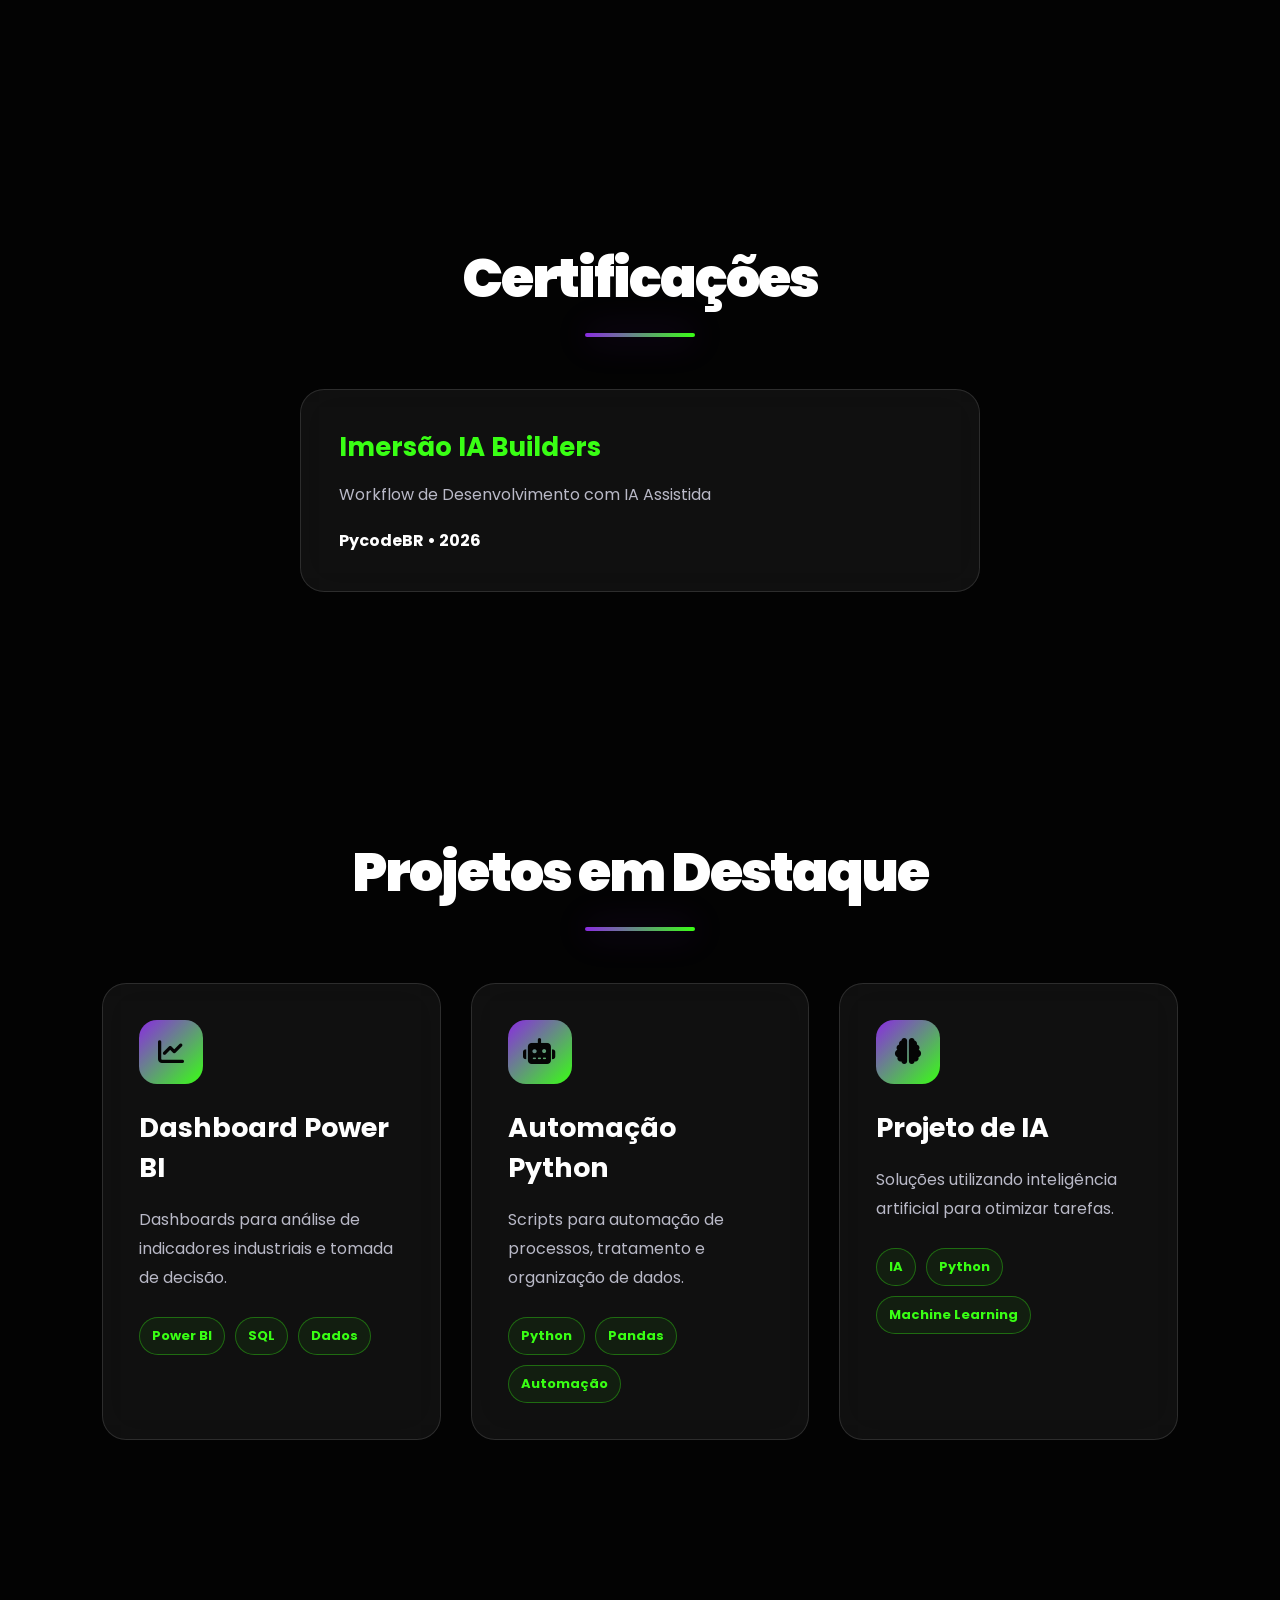
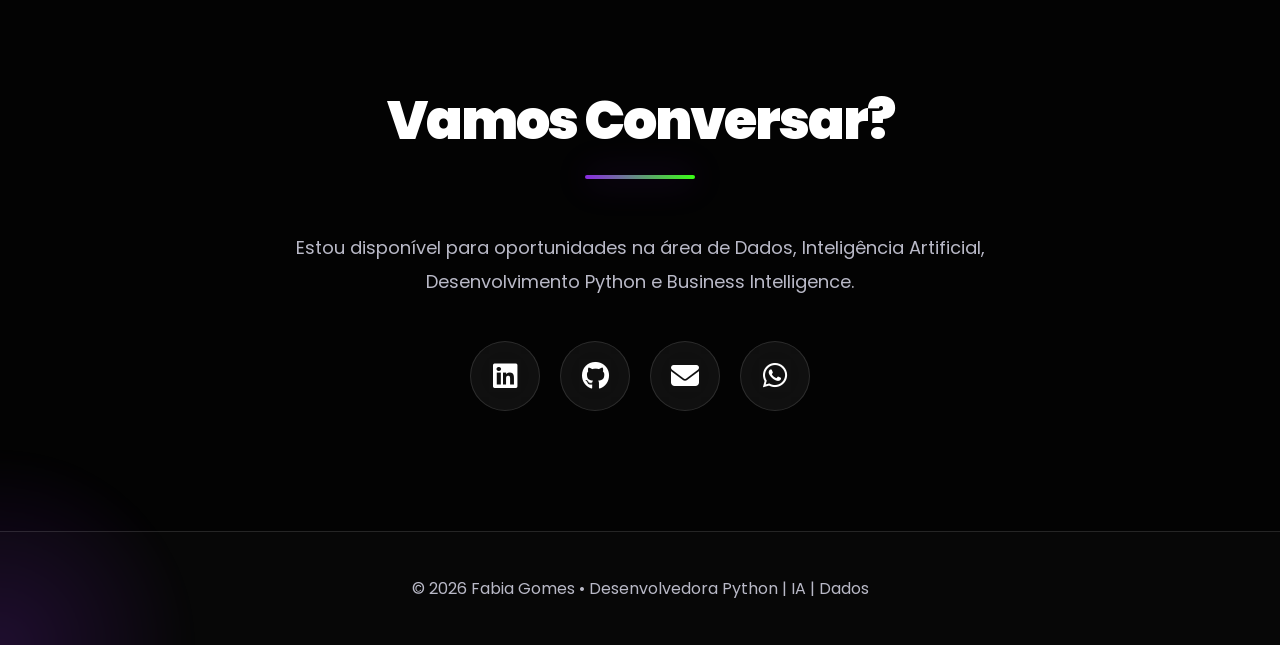
==== commit 34edacfa: "Add files via upload" ====
--- a/index2.html
+++ b/index2.html
@@ -12,7 +12,7 @@
   <link href="https://fonts.googleapis.com/css2?family=Poppins:wght@300;400;500;600;700;800&display=swap" rel="stylesheet">
 
   <link rel="stylesheet" href="https://cdnjs.cloudflare.com/ajax/libs/font-awesome/6.5.2/css/all.min.css">
-  <link rel="stylesheet" href="style.css">
+  <link rel="stylesheet" href="style2.css">
 </head>
 
 <body>
@@ -358,6 +358,6 @@
     <p>© 2026 Fabia Gomes • Desenvolvedora Python | IA | Dados</p>
   </footer>
 
-  <script src="script.js"></script>
+  <script src="script2.js"></script>
 </body>
 </html>
--- a/style2.css
+++ b/style2.css
@@ -0,0 +1,1163 @@
+/* =====================================================
+   FABIA GOMES | PORTFÓLIO PREMIUM
+   CSS PARTE 1 — Base + Loader + Navbar + Hero
+===================================================== */
+
+@import url('https://fonts.googleapis.com/css2?family=Poppins:wght@300;400;500;600;700;800;900&display=swap');
+
+:root {
+  --bg: #030303;
+  --bg-soft: #08080d;
+  --card: rgba(255, 255, 255, 0.055);
+  --card-border: rgba(255, 255, 255, 0.12);
+
+  --text: #ffffff;
+  --muted: #b9b9c7;
+
+  --purple: #8a2be2;
+  --purple-soft: #b66cff;
+  --green: #39ff14;
+  --green-soft: #96ff7d;
+
+  --shadow-purple: 0 0 35px rgba(138, 43, 226, 0.45);
+  --shadow-green: 0 0 35px rgba(57, 255, 20, 0.25);
+
+  --radius: 24px;
+  --transition: 0.35s ease;
+}
+
+/* LIGHT MODE */
+body.light {
+  --bg: #f5f5f7;
+  --bg-soft: #ffffff;
+  --card: rgba(255, 255, 255, 0.75);
+  --card-border: rgba(0, 0, 0, 0.08);
+  --text: #101014;
+  --muted: #55556a;
+}
+
+/* RESET */
+* {
+  margin: 0;
+  padding: 0;
+  box-sizing: border-box;
+}
+
+html {
+  scroll-behavior: smooth;
+}
+
+body {
+  font-family: "Poppins", sans-serif;
+  background: var(--bg);
+  color: var(--text);
+  overflow-x: hidden;
+  transition: background 0.5s ease, color 0.5s ease;
+}
+
+/* BACKGROUND TESLA/TECH */
+body::before {
+  content: "";
+  position: fixed;
+  inset: 0;
+  background:
+    radial-gradient(circle at 20% 20%, rgba(138, 43, 226, 0.22), transparent 32%),
+    radial-gradient(circle at 82% 18%, rgba(57, 255, 20, 0.12), transparent 28%),
+    radial-gradient(circle at 50% 90%, rgba(138, 43, 226, 0.14), transparent 35%),
+    linear-gradient(180deg, #030303, #07070d 55%, #030303);
+  z-index: -5;
+}
+
+body::after {
+  content: "";
+  position: fixed;
+  inset: 0;
+  background-image:
+    linear-gradient(rgba(255,255,255,0.035) 1px, transparent 1px),
+    linear-gradient(90deg, rgba(255,255,255,0.035) 1px, transparent 1px);
+  background-size: 70px 70px;
+  mask-image: radial-gradient(circle at center, black 0%, transparent 72%);
+  z-index: -4;
+  pointer-events: none;
+}
+
+/* SELECTION */
+::selection {
+  background: var(--purple);
+  color: white;
+}
+
+/* LOADER */
+.loader {
+  position: fixed;
+  inset: 0;
+  background: #030303;
+  z-index: 99999;
+  display: flex;
+  flex-direction: column;
+  justify-content: center;
+  align-items: center;
+  gap: 14px;
+  animation: hideLoader 1s ease forwards;
+  animation-delay: 1.8s;
+}
+
+.loader h1 {
+  font-size: 76px;
+  letter-spacing: 8px;
+  background: linear-gradient(135deg, var(--purple), var(--green));
+  -webkit-background-clip: text;
+  color: transparent;
+  filter: drop-shadow(0 0 20px rgba(138, 43, 226, 0.6));
+}
+
+.loader p {
+  color: var(--muted);
+  font-size: 14px;
+  letter-spacing: 3px;
+  text-transform: uppercase;
+}
+
+@keyframes hideLoader {
+  to {
+    opacity: 0;
+    visibility: hidden;
+  }
+}
+
+/* HEADER */
+header {
+  position: fixed;
+  top: 18px;
+  left: 50%;
+  transform: translateX(-50%);
+  width: min(1180px, calc(100% - 32px));
+  height: 74px;
+  padding: 0 22px;
+  border: 1px solid var(--card-border);
+  border-radius: 999px;
+  background: rgba(5, 5, 8, 0.62);
+  backdrop-filter: blur(22px);
+  display: flex;
+  align-items: center;
+  justify-content: space-between;
+  z-index: 999;
+  box-shadow: 0 20px 60px rgba(0,0,0,0.28);
+}
+
+body.light header {
+  background: rgba(255, 255, 255, 0.72);
+}
+
+/* LOGO */
+.logo {
+  font-size: 30px;
+  font-weight: 900;
+  letter-spacing: -1px;
+  color: var(--text);
+  min-width: 70px;
+}
+
+.logo span {
+  color: var(--purple-soft);
+}
+
+/* NAV */
+nav ul {
+  display: flex;
+  align-items: center;
+  gap: 30px;
+  list-style: none;
+}
+
+nav a {
+  text-decoration: none;
+  color: var(--muted);
+  font-size: 14px;
+  font-weight: 500;
+  position: relative;
+  transition: var(--transition);
+}
+
+nav a:hover,
+nav a.active {
+  color: var(--text);
+}
+
+nav a::after {
+  content: "";
+  position: absolute;
+  left: 50%;
+  bottom: -11px;
+  width: 0;
+  height: 2px;
+  transform: translateX(-50%);
+  background: linear-gradient(90deg, var(--purple), var(--green));
+  transition: var(--transition);
+  border-radius: 20px;
+}
+
+nav a:hover::after,
+nav a.active::after {
+  width: 100%;
+}
+
+/* THEME + MOBILE */
+.theme-toggle,
+.menu-mobile {
+  width: 44px;
+  height: 44px;
+  border: 1px solid var(--card-border);
+  background: var(--card);
+  color: var(--text);
+  border-radius: 50%;
+  cursor: pointer;
+  transition: var(--transition);
+}
+
+.theme-toggle:hover,
+.menu-mobile:hover {
+  transform: translateY(-3px);
+  box-shadow: var(--shadow-purple);
+}
+
+.menu-mobile {
+  display: none;
+}
+
+/* BOTÃO MENU */
+.btn-menu {
+  text-decoration: none;
+  color: #050505;
+  font-size: 14px;
+  font-weight: 700;
+  padding: 13px 22px;
+  border-radius: 999px;
+  background: linear-gradient(135deg, var(--green), var(--purple-soft));
+  box-shadow: 0 0 22px rgba(57, 255, 20, 0.22);
+  transition: var(--transition);
+  white-space: nowrap;
+}
+
+.btn-menu:hover {
+  transform: translateY(-4px);
+  box-shadow: var(--shadow-green), var(--shadow-purple);
+}
+
+/* HERO */
+.hero {
+  min-height: 100vh;
+  padding: 160px 8% 70px;
+  display: grid;
+  grid-template-columns: 1.12fr 0.88fr;
+  align-items: center;
+  gap: 70px;
+}
+
+.hero-text {
+  position: relative;
+  z-index: 2;
+}
+
+.subtitle {
+  display: inline-flex;
+  color: var(--green);
+  font-size: 13px;
+  letter-spacing: 4px;
+  font-weight: 700;
+  text-transform: uppercase;
+  margin-bottom: 20px;
+}
+
+.hero h1 {
+  font-size: clamp(58px, 8vw, 108px);
+  line-height: 0.92;
+  letter-spacing: -5px;
+  font-weight: 900;
+  margin-bottom: 26px;
+}
+
+.hero h1 span {
+  background: linear-gradient(135deg, #fff, var(--purple-soft));
+  -webkit-background-clip: text;
+  color: transparent;
+}
+
+.dot {
+  color: var(--green);
+  animation: pulseDot 1.4s infinite;
+}
+
+@keyframes pulseDot {
+  0%, 100% { opacity: 1; filter: drop-shadow(0 0 8px var(--green)); }
+  50% { opacity: 0.35; }
+}
+
+.hero h3 {
+  font-size: clamp(18px, 2vw, 25px);
+  font-weight: 500;
+  color: var(--text);
+  margin-bottom: 22px;
+}
+
+.hero p {
+  max-width: 670px;
+  color: var(--muted);
+  font-size: 17px;
+  line-height: 1.9;
+}
+
+/* BOTÕES HERO */
+.hero-buttons {
+  display: flex;
+  flex-wrap: wrap;
+  gap: 16px;
+  margin-top: 38px;
+}
+
+.hero-buttons a {
+  text-decoration: none;
+  padding: 16px 26px;
+  border-radius: 999px;
+  font-weight: 700;
+  font-size: 15px;
+  display: inline-flex;
+  align-items: center;
+  gap: 9px;
+  transition: var(--transition);
+}
+
+.btn-primary {
+  background: linear-gradient(135deg, var(--purple), var(--purple-soft));
+  color: white;
+  box-shadow: var(--shadow-purple);
+}
+
+.btn-secondary {
+  color: var(--green);
+  border: 1px solid rgba(57,255,20,0.55);
+  background: rgba(57,255,20,0.06);
+}
+
+.btn-linkedin {
+  color: white;
+  border: 1px solid var(--card-border);
+  background: var(--card);
+}
+
+.hero-buttons a:hover {
+  transform: translateY(-6px);
+}
+
+/* HERO IMAGE */
+.hero-image {
+  display: flex;
+  justify-content: center;
+  align-items: center;
+  position: relative;
+}
+
+.hero-image::before {
+  content: "";
+  position: absolute;
+  width: 470px;
+  height: 470px;
+  border-radius: 50%;
+  background: radial-gradient(circle, rgba(138,43,226,0.32), transparent 65%);
+  filter: blur(18px);
+  animation: glowBreath 4s infinite ease-in-out;
+}
+
+@keyframes glowBreath {
+  0%, 100% { transform: scale(0.92); opacity: 0.55; }
+  50% { transform: scale(1.08); opacity: 1; }
+}
+
+.hexagon {
+  width: min(430px, 82vw);
+  height: min(430px, 82vw);
+  padding: 7px;
+  background: linear-gradient(135deg, var(--purple), var(--green));
+  clip-path: polygon(25% 6%, 75% 6%, 100% 50%, 75% 94%, 25% 94%, 0 50%);
+  position: relative;
+  z-index: 2;
+  box-shadow: var(--shadow-purple), var(--shadow-green);
+  animation: floatPhoto 5s ease-in-out infinite;
+}
+
+.hexagon::after {
+  content: "";
+  position: absolute;
+  inset: 14px;
+  border: 1px solid rgba(255,255,255,0.22);
+  clip-path: inherit;
+  pointer-events: none;
+}
+
+.hexagon img {
+  width: 100%;
+  height: 100%;
+  object-fit: cover;
+  clip-path: inherit;
+}
+
+@keyframes floatPhoto {
+  0%, 100% { transform: translateY(0) rotate(0deg); }
+  50% { transform: translateY(-18px) rotate(1deg); }
+}
+
+/* TECH MARQUEE */
+.tech-marquee {
+  padding: 0;
+  overflow: hidden;
+  border-top: 1px solid var(--card-border);
+  border-bottom: 1px solid var(--card-border);
+  background: rgba(255,255,255,0.035);
+  backdrop-filter: blur(18px);
+}
+
+.marquee-track {
+  display: flex;
+  gap: 50px;
+  width: max-content;
+  padding: 22px 0;
+  animation: marquee 24s linear infinite;
+}
+
+.marquee-track span {
+  color: var(--muted);
+  font-weight: 700;
+  white-space: nowrap;
+}
+
+@keyframes marquee {
+  from { transform: translateX(0); }
+  to { transform: translateX(-50%); }
+}
+
+/* =====================================================
+   CSS PARTE 2 — Seções + Sobre + Timeline + Skills
+===================================================== */
+
+/* SEÇÕES GERAIS */
+section {
+  padding: 120px 8%;
+}
+
+section h2 {
+  text-align: center;
+  font-size: clamp(34px, 5vw, 54px);
+  font-weight: 900;
+  letter-spacing: -2px;
+  margin-bottom: 70px;
+  position: relative;
+}
+
+section h2::after {
+  content: "";
+  position: absolute;
+  width: 110px;
+  height: 4px;
+  left: 50%;
+  bottom: -18px;
+  transform: translateX(-50%);
+  border-radius: 999px;
+  background: linear-gradient(90deg, var(--purple), var(--green));
+  box-shadow: var(--shadow-purple);
+}
+
+/* NÚMEROS */
+.numbers {
+  display: grid;
+  grid-template-columns: repeat(3, 1fr);
+  gap: 28px;
+  padding: 70px 8% 110px;
+}
+
+.number-card {
+  background: var(--card);
+  border: 1px solid var(--card-border);
+  border-radius: var(--radius);
+  padding: 42px 28px;
+  text-align: center;
+  backdrop-filter: blur(20px);
+  transition: var(--transition);
+  position: relative;
+  overflow: hidden;
+}
+
+.number-card::before {
+  content: "";
+  position: absolute;
+  inset: -2px;
+  background: radial-gradient(circle at top, rgba(138,43,226,.25), transparent 45%);
+  opacity: 0;
+  transition: var(--transition);
+}
+
+.number-card:hover::before {
+  opacity: 1;
+}
+
+.number-card:hover {
+  transform: translateY(-12px);
+  box-shadow: var(--shadow-purple);
+}
+
+.number-card h2 {
+  font-size: 56px;
+  color: var(--green);
+  margin-bottom: 8px;
+}
+
+.number-card p {
+  color: var(--muted);
+  font-weight: 600;
+}
+
+/* SOBRE */
+.sobre-container {
+  max-width: 1180px;
+  margin: 0 auto;
+  display: grid;
+  grid-template-columns: 1.25fr 0.75fr;
+  gap: 36px;
+  align-items: stretch;
+}
+
+.sobre-text,
+.sobre-card {
+  background: var(--card);
+  border: 1px solid var(--card-border);
+  border-radius: var(--radius);
+  padding: 42px;
+  backdrop-filter: blur(20px);
+  transition: var(--transition);
+}
+
+.sobre-text:hover,
+.sobre-card:hover {
+  transform: translateY(-8px);
+  box-shadow: var(--shadow-purple);
+}
+
+.sobre-text p {
+  color: var(--muted);
+  font-size: 18px;
+  line-height: 2;
+  margin-bottom: 22px;
+}
+
+.sobre-text p:last-child {
+  margin-bottom: 0;
+}
+
+.sobre-card h3 {
+  color: var(--green);
+  font-size: 26px;
+  margin-bottom: 24px;
+}
+
+.sobre-card ul {
+  list-style: none;
+}
+
+.sobre-card li {
+  color: var(--muted);
+  padding: 16px 0;
+  border-bottom: 1px solid var(--card-border);
+}
+
+.sobre-card li:last-child {
+  border-bottom: none;
+}
+
+.sobre-card strong {
+  color: var(--text);
+}
+
+/* EXPERIÊNCIA */
+.timeline {
+  max-width: 1120px;
+  margin: 0 auto;
+  position: relative;
+  display: grid;
+  gap: 34px;
+}
+
+.timeline::before {
+  content: "";
+  position: absolute;
+  left: 24px;
+  top: 8px;
+  width: 4px;
+  height: calc(100% - 16px);
+  border-radius: 999px;
+  background: linear-gradient(var(--purple), var(--green));
+  box-shadow: var(--shadow-purple);
+}
+
+.empresa {
+  margin-left: 72px;
+  background: var(--card);
+  border: 1px solid var(--card-border);
+  border-radius: var(--radius);
+  padding: 34px;
+  backdrop-filter: blur(20px);
+  position: relative;
+  transition: var(--transition);
+}
+
+.empresa::before {
+  content: "";
+  position: absolute;
+  left: -59px;
+  top: 38px;
+  width: 22px;
+  height: 22px;
+  background: var(--green);
+  border-radius: 50%;
+  box-shadow: 0 0 20px var(--green);
+}
+
+.empresa:hover {
+  transform: translateX(12px);
+  border-color: rgba(57,255,20,.45);
+  box-shadow: var(--shadow-green);
+}
+
+.empresa h3 {
+  font-size: 28px;
+  margin-bottom: 8px;
+}
+
+.empresa span {
+  display: block;
+  color: var(--green);
+  font-weight: 600;
+  margin-bottom: 16px;
+}
+
+.empresa p {
+  color: var(--muted);
+  line-height: 1.9;
+}
+
+/* SKILLS */
+.skill-bars {
+  max-width: 1000px;
+  margin: 0 auto;
+  display: grid;
+  gap: 26px;
+}
+
+.skill {
+  background: var(--card);
+  border: 1px solid var(--card-border);
+  border-radius: 20px;
+  padding: 24px;
+  backdrop-filter: blur(18px);
+}
+
+.skill span {
+  display: block;
+  font-weight: 700;
+  margin-bottom: 14px;
+}
+
+.bar {
+  width: 100%;
+  height: 13px;
+  background: rgba(255,255,255,.08);
+  border-radius: 999px;
+  overflow: hidden;
+}
+
+.bar div {
+  height: 100%;
+  border-radius: 999px;
+  background: linear-gradient(90deg, var(--purple), var(--green));
+  box-shadow: 0 0 18px rgba(57,255,20,.45);
+  animation: growBar 1.8s ease forwards;
+}
+
+@keyframes growBar {
+  from {
+    width: 0;
+  }
+}
+
+/* FORMAÇÃO / CERTIFICADOS */
+.cards {
+  max-width: 1100px;
+  margin: 0 auto;
+  display: grid;
+  grid-template-columns: repeat(auto-fit, minmax(310px, 1fr));
+  gap: 28px;
+}
+
+.card {
+  background: var(--card);
+  border: 1px solid var(--card-border);
+  border-radius: var(--radius);
+  padding: 38px;
+  backdrop-filter: blur(20px);
+  transition: var(--transition);
+}
+
+.card:hover {
+  transform: translateY(-10px);
+  box-shadow: var(--shadow-purple);
+}
+
+.card h3 {
+  color: var(--green);
+  font-size: 26px;
+  margin-bottom: 14px;
+}
+
+.card p {
+  color: var(--muted);
+  line-height: 1.8;
+}
+
+.card span {
+  display: block;
+  margin-top: 18px;
+  color: var(--text);
+  font-weight: 700;
+}
+
+.certificados .card {
+  max-width: 680px;
+  margin: 0 auto;
+}
+
+/* =====================================================
+   CSS PARTE 3 — Projetos + Contato + Footer + Responsivo
+===================================================== */
+
+/* PORTFÓLIO */
+.portfolio-grid {
+  max-width: 1180px;
+  margin: 0 auto;
+  display: grid;
+  grid-template-columns: repeat(auto-fit, minmax(310px, 1fr));
+  gap: 30px;
+}
+
+.projeto {
+  min-height: 320px;
+  background: var(--card);
+  border: 1px solid var(--card-border);
+  border-radius: var(--radius);
+  padding: 36px;
+  backdrop-filter: blur(20px);
+  transition: var(--transition);
+  position: relative;
+  overflow: hidden;
+}
+
+.projeto::before {
+  content: "";
+  position: absolute;
+  inset: -1px;
+  background: radial-gradient(circle at top right, rgba(138,43,226,.32), transparent 42%);
+  opacity: 0;
+  transition: var(--transition);
+}
+
+.projeto:hover::before {
+  opacity: 1;
+}
+
+.projeto:hover {
+  transform: translateY(-14px) rotateX(4deg) rotateY(-4deg);
+  box-shadow: var(--shadow-purple);
+}
+
+.project-icon {
+  width: 64px;
+  height: 64px;
+  border-radius: 18px;
+  background: linear-gradient(135deg, var(--purple), var(--green));
+  color: #050505;
+  display: flex;
+  align-items: center;
+  justify-content: center;
+  font-size: 26px;
+  margin-bottom: 24px;
+  position: relative;
+  z-index: 2;
+}
+
+.projeto h3,
+.projeto p,
+.tags {
+  position: relative;
+  z-index: 2;
+}
+
+.projeto h3 {
+  font-size: 27px;
+  margin-bottom: 18px;
+}
+
+.projeto p {
+  color: var(--muted);
+  line-height: 1.8;
+  margin-bottom: 24px;
+}
+
+.tags {
+  display: flex;
+  flex-wrap: wrap;
+  gap: 10px;
+}
+
+.tags span {
+  font-size: 13px;
+  font-weight: 700;
+  color: var(--green);
+  border: 1px solid rgba(57,255,20,.35);
+  background: rgba(57,255,20,.06);
+  padding: 8px 12px;
+  border-radius: 999px;
+}
+
+/* CONTATO */
+.contato {
+  text-align: center;
+}
+
+.contato p {
+  max-width: 760px;
+  margin: 0 auto 42px;
+  color: var(--muted);
+  line-height: 1.9;
+  font-size: 18px;
+}
+
+.social {
+  display: flex;
+  justify-content: center;
+  gap: 20px;
+  flex-wrap: wrap;
+}
+
+.social a {
+  width: 70px;
+  height: 70px;
+  border-radius: 50%;
+  text-decoration: none;
+  color: var(--text);
+  background: var(--card);
+  border: 1px solid var(--card-border);
+  display: flex;
+  justify-content: center;
+  align-items: center;
+  font-size: 28px;
+  transition: var(--transition);
+  backdrop-filter: blur(20px);
+}
+
+.social a:hover {
+  transform: translateY(-10px) scale(1.08);
+  color: #050505;
+  background: linear-gradient(135deg, var(--green), var(--purple-soft));
+  box-shadow: var(--shadow-green), var(--shadow-purple);
+}
+
+/* WHATSAPP FIXO */
+.whatsapp-float {
+  position: fixed;
+  right: 26px;
+  bottom: 28px;
+  width: 62px;
+  height: 62px;
+  border-radius: 50%;
+  background: #25d366;
+  color: white;
+  display: flex;
+  justify-content: center;
+  align-items: center;
+  text-decoration: none;
+  font-size: 33px;
+  z-index: 998;
+  box-shadow: 0 0 28px rgba(37,211,102,.55);
+  transition: var(--transition);
+}
+
+.whatsapp-float:hover {
+  transform: translateY(-8px) scale(1.08);
+}
+
+/* FOOTER */
+footer {
+  padding: 44px 8%;
+  text-align: center;
+  border-top: 1px solid var(--card-border);
+  color: var(--muted);
+  background: rgba(255,255,255,.02);
+}
+
+/* RESPONSIVO */
+@media (max-width: 1050px) {
+  header {
+    top: 12px;
+  }
+
+  nav {
+    position: absolute;
+    top: 86px;
+    left: 0;
+    width: 100%;
+    background: rgba(5,5,8,.94);
+    border: 1px solid var(--card-border);
+    border-radius: 24px;
+    padding: 22px;
+    display: none;
+  }
+
+  nav.active {
+    display: block;
+  }
+
+  nav ul {
+    flex-direction: column;
+    gap: 20px;
+    text-align: center;
+  }
+
+  .menu-mobile {
+    display: block;
+  }
+
+  .btn-menu {
+    display: none;
+  }
+
+  .hero {
+    grid-template-columns: 1fr;
+    text-align: center;
+    padding-top: 145px;
+  }
+
+  .hero p {
+    margin: 0 auto;
+  }
+
+  .hero-buttons {
+    justify-content: center;
+  }
+
+  .sobre-container {
+    grid-template-columns: 1fr;
+  }
+
+  .numbers {
+    grid-template-columns: 1fr;
+  }
+}
+
+@media (max-width: 650px) {
+  header {
+    height: 66px;
+    width: calc(100% - 22px);
+    padding: 0 14px;
+  }
+
+  .logo {
+    font-size: 26px;
+    min-width: auto;
+  }
+
+  .theme-toggle,
+  .menu-mobile {
+    width: 40px;
+    height: 40px;
+  }
+
+  .hero {
+    padding: 130px 6% 55px;
+    gap: 42px;
+  }
+
+  .hero h1 {
+    letter-spacing: -3px;
+  }
+
+  .hero-buttons a {
+    width: 100%;
+    justify-content: center;
+  }
+
+  section {
+    padding: 90px 6%;
+  }
+
+  .numbers {
+    padding: 50px 6% 90px;
+  }
+
+  .sobre-text,
+  .sobre-card,
+  .empresa,
+  .card,
+  .projeto {
+    padding: 28px;
+  }
+
+  .timeline::before {
+    left: 12px;
+  }
+
+  .empresa {
+    margin-left: 44px;
+  }
+
+  .empresa::before {
+    left: -43px;
+  }
+
+  .whatsapp-float {
+    width: 56px;
+    height: 56px;
+    font-size: 30px;
+  }
+}
+
+/* =====================================================
+   CSS PARTE 4 — Efeitos Premium + Animações
+===================================================== */
+
+/* LUZ ACOMPANHANDO O MOUSE */
+.mouse-light {
+  position: fixed;
+  width: 420px;
+  height: 420px;
+  border-radius: 50%;
+  pointer-events: none;
+  background: radial-gradient(circle, rgba(138,43,226,.18), transparent 65%);
+  transform: translate(-50%, -50%);
+  z-index: -3;
+  filter: blur(8px);
+}
+
+/* ANIMAÇÃO SUAVE DE ENTRADA */
+.reveal {
+  opacity: 0;
+  transform: translateY(45px);
+  transition: 0.9s ease;
+}
+
+.reveal.show {
+  opacity: 1;
+  transform: translateY(0);
+}
+
+/* GLOW EXTRA NOS CARDS */
+.card::after,
+.projeto::after,
+.number-card::after,
+.empresa::after,
+.sobre-text::after,
+.sobre-card::after {
+  content: "";
+  position: absolute;
+  width: 180px;
+  height: 380px;
+  top: -420px;
+  left: -220px;
+  background: rgba(255,255,255,.08);
+  transform: rotate(35deg);
+  transition: 0.9s;
+}
+
+.card:hover::after,
+.projeto:hover::after,
+.number-card:hover::after,
+.empresa:hover::after,
+.sobre-text:hover::after,
+.sobre-card:hover::after {
+  top: 220px;
+  left: 120%;
+}
+
+.card,
+.projeto,
+.number-card,
+.empresa,
+.sobre-text,
+.sobre-card {
+  position: relative;
+  overflow: hidden;
+}
+
+/* CURSOR DO TEXTO DIGITANDO */
+.typing-text::after {
+  content: "|";
+  color: var(--green);
+  margin-left: 5px;
+  animation: cursorBlink .8s infinite;
+}
+
+@keyframes cursorBlink {
+  0%, 100% {
+    opacity: 1;
+  }
+
+  50% {
+    opacity: 0;
+  }
+}
+
+/* MODO CLARO — AJUSTES */
+body.light::before {
+  background:
+    radial-gradient(circle at 20% 20%, rgba(138,43,226,.12), transparent 32%),
+    radial-gradient(circle at 82% 18%, rgba(57,255,20,.08), transparent 28%),
+    linear-gradient(180deg, #f5f5f7, #ffffff);
+}
+
+body.light::after {
+  background-image:
+    linear-gradient(rgba(0,0,0,.035) 1px, transparent 1px),
+    linear-gradient(90deg, rgba(0,0,0,.035) 1px, transparent 1px);
+}
+
+body.light .loader {
+  background: #f5f5f7;
+}
+
+body.light .loader p {
+  color: #55556a;
+}
+
+body.light .btn-linkedin {
+  color: var(--text);
+}
+
+body.light nav {
+  background: rgba(255,255,255,.94);
+}
+
+/* FOCO ACESSÍVEL */
+a:focus,
+button:focus {
+  outline: 2px solid var(--green);
+  outline-offset: 4px;
+}
+
+/* MELHOR PERFORMANCE EM DISPOSITIVOS FRACOS */
+@media (prefers-reduced-motion: reduce) {
+  *,
+  *::before,
+  *::after {
+    animation: none !important;
+    transition: none !important;
+    scroll-behavior: auto !important;
+  }
+}
+
+
